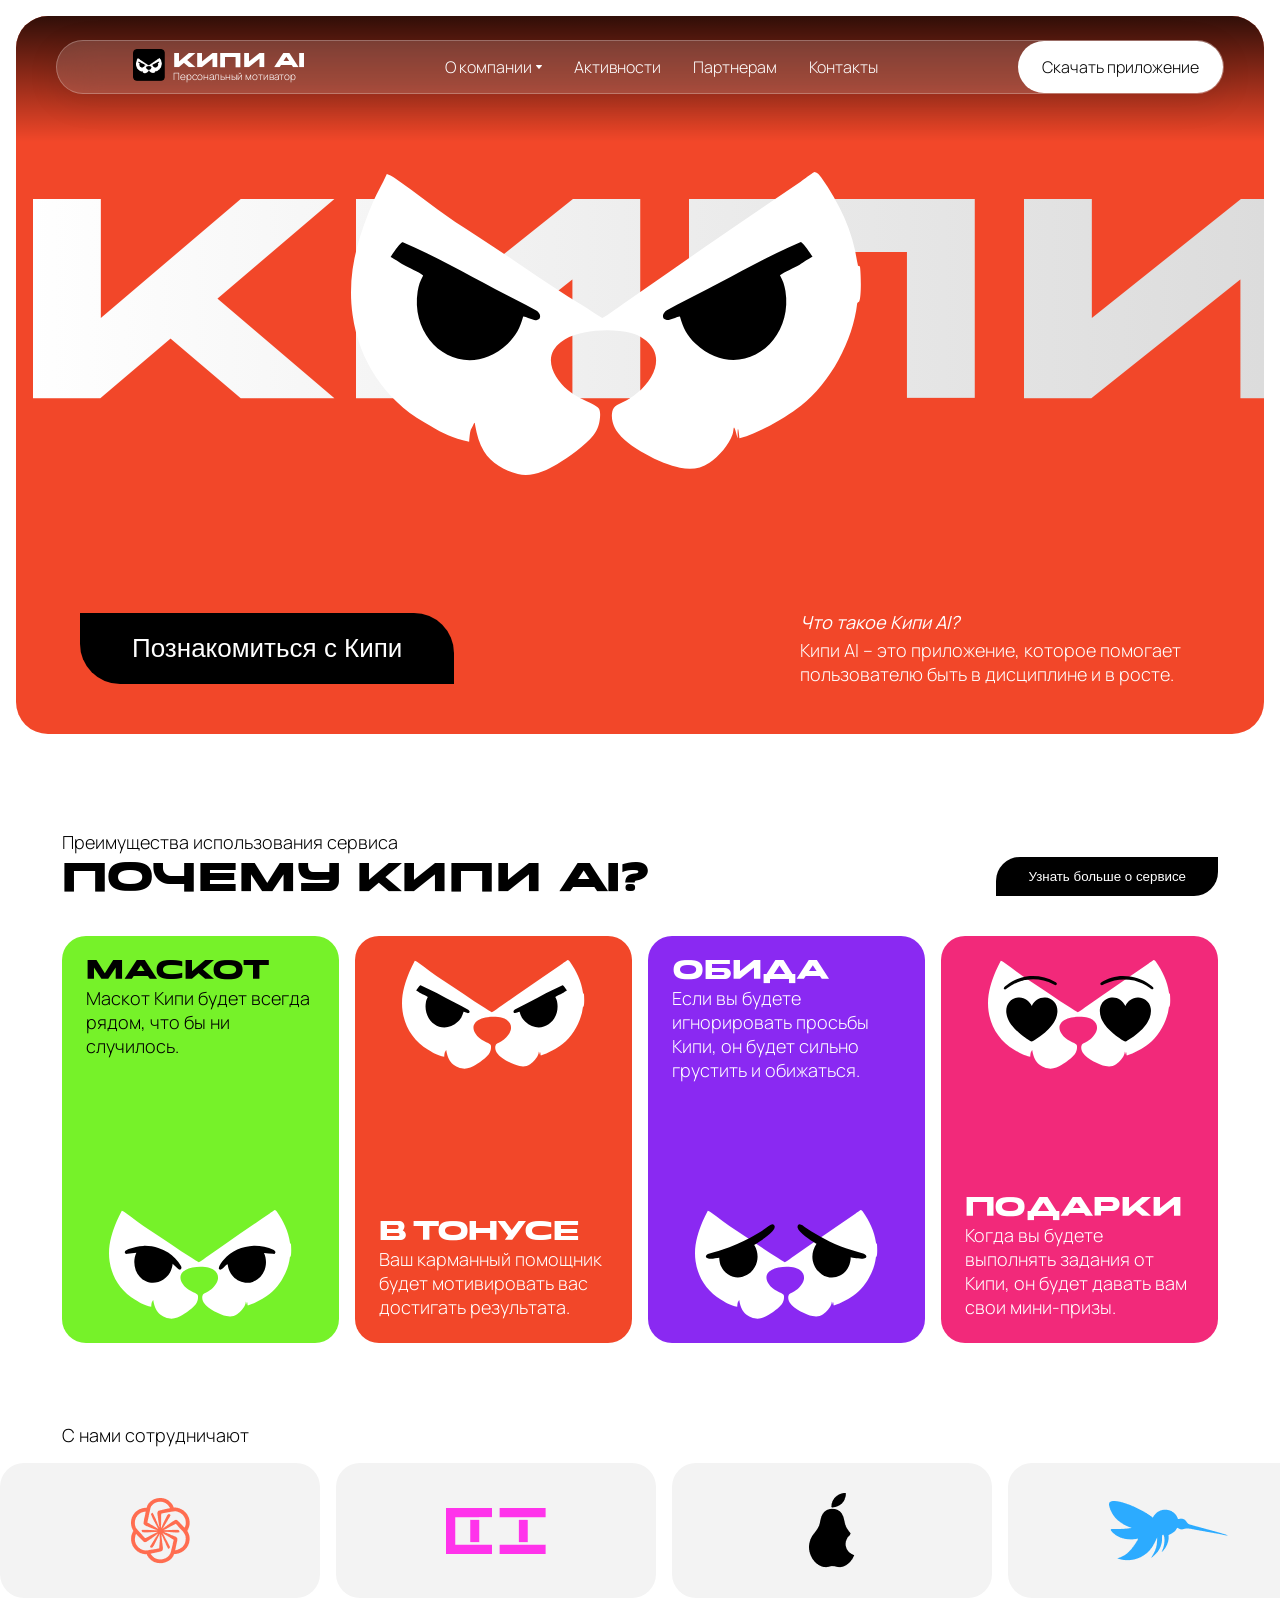
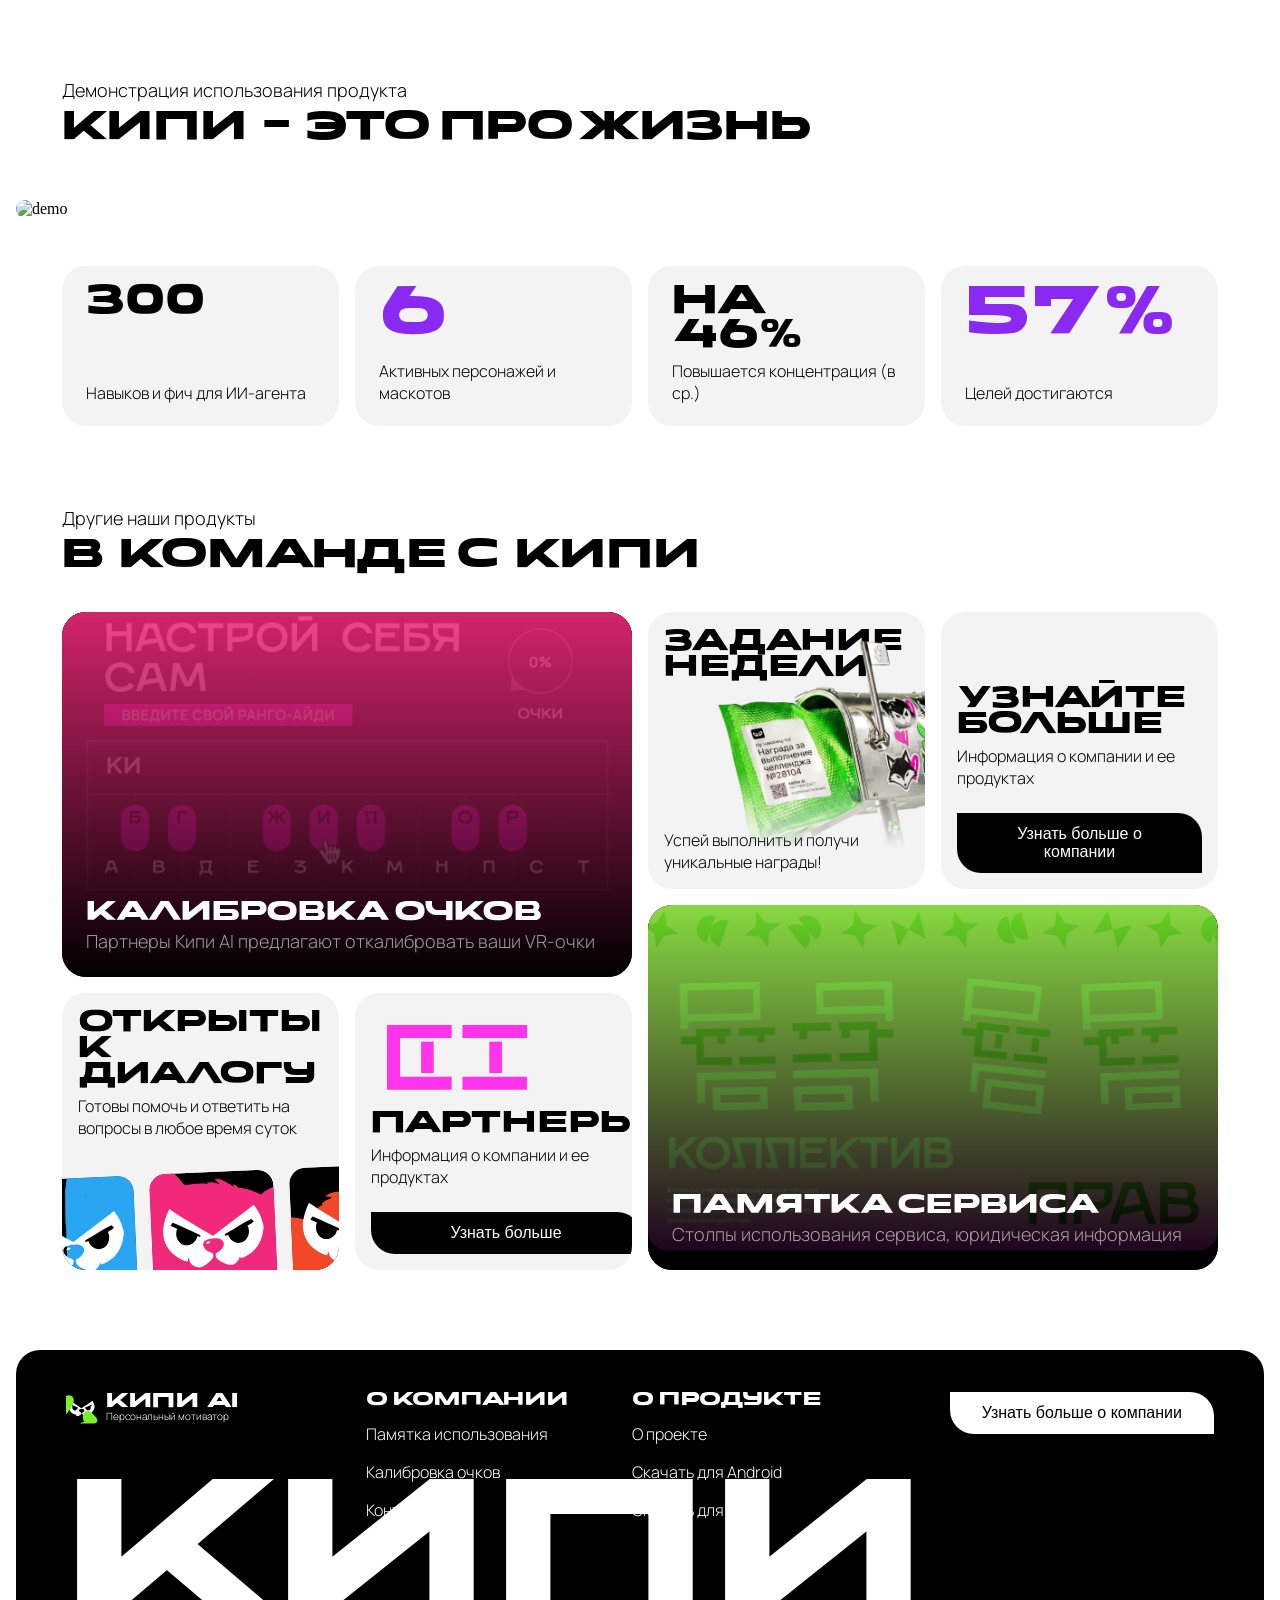
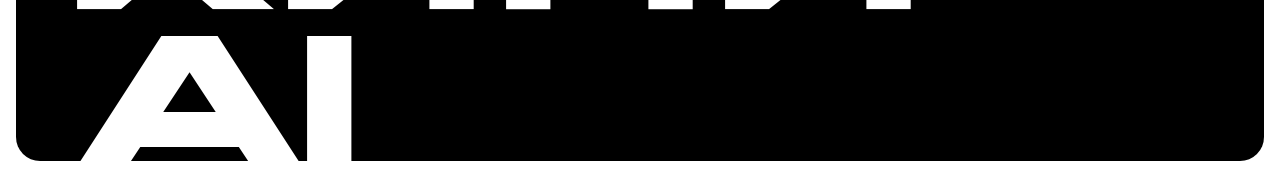
==== index.html @ 1c19dcff "feat: add index page" ====
<!DOCTYPE html>
<html lang="en">
<head>
    <meta charset="UTF-8"/>
    <title>КИПИ</title>
    <link href="styles/style.css" rel="stylesheet"/>
    <link href="styles/fonts.css" rel="stylesheet"/>
    <link href="styles/index.css" rel="stylesheet"/>
</head>
<body>
<div class="wrapper banner">
    <div class="nav-wrapper">
        <nav>
            <div class="nav-inner">
                <div class="logo">
                    <div>
                        <img alt="logo" class="logo-img" src="assets/images/logo.png"/>
                    </div>
                    <div class="logo-text">
                        <p class="logo-title">КИПИ AI</p>
                        <p class="logo-description">Персональный мотиватор</p>
                    </div>
                </div>
                <div class="nav-items">
                    <a class="nav-item" href="/about.html">
                        О компании
                        <img alt="dropdown" src="/assets/images/dropdown-arrow.svg">
                    </a>
                    <a class="nav-item" href="/activities.html">Активности</a>
                    <a class="nav-item" href="/partners.html">Партнерам</a>
                    <a class="nav-item" href="/contacts.html">Контакты</a>
                </div>
            </div>
            <button class="download-button">
                Скачать приложение
            </button>
        </nav>
    </div>

    <div class="kipi">
        <img alt="kipi-mask" class="kipi-mask" src="/assets/images/kipi-mask.svg">
        <img alt="kipi-eyes-calm" class="kipi-eyes kipi-eyes-calm" src="/assets/images/kipi-eyes-calm.svg">
        <img alt="kipi-eyes-angry" class="kipi-eyes kipi-eyes-angry kipi-eyes-active"
             src="/assets/images/kipi-eyes-angry.svg">
        <img alt="kipi-eyes-sad" class="kipi-eyes kipi-eyes-sad" src="/assets/images/kipi-eyes-sad.svg">
        <img alt="kipi-eyes-lovely" class="kipi-eyes kipi-eyes-lovely" src="/assets/images/kipi-eyes-lovely.svg">
    </div>
    <p class="banner-title">Кипи</p>
    <div class="banner-content banner-content-main">
        <button class="card-button meet-button">
            Познакомиться с Кипи
        </button>
        <div class="quote">
            <i class="quote-title">Что такое Кипи AI?</i>
            <p class="quote-content">
                Кипи AI – это приложение, которое помогает пользователю быть в дисциплине и в росте.
            </p>
        </div>
    </div>
</div>

<div class="card why-kipi">
    <div class="card-header">
        <div class="card-info">
            <p class="card-description">Преимущества использования сервиса</p>
            <p class="card-title">Почему Кипи AI?</p>
        </div>
        <button class="card-button">Узнать больше о сервисе</button>
    </div>
    <div class="benefit-cards">
        <div class="benefit-card calm">
            <div class="benefit-info">
                <p class="benefit-title">МАСКОТ</p>
                <p class="benefit-description">
                    Маскот Кипи будет всегда рядом, что бы ни случилось.
                </p>
            </div>
            <div class="benefit-kipi kipi">
                <img alt="kipi-mask" class="kipi-mask" src="/assets/images/kipi-mask.svg">
                <img alt="kipi-eyes-calm" class="kipi-eyes kipi-eyes-calm" src="/assets/images/kipi-eyes-calm.svg">
            </div>
        </div>

        <div class="benefit-card angry">
            <div class="benefit-info">
                <p class="benefit-title">В ТОНУСЕ</p>
                <p class="benefit-description">
                    Ваш карманный помощник будет мотивировать вас достигать результата.
                </p>
            </div>
            <div class="benefit-kipi kipi">
                <img alt="kipi-mask" class="kipi-mask" src="/assets/images/kipi-mask.svg">
                <img alt="kipi-eyes-angry" class="kipi-eyes kipi-eyes-angry kipi-eyes-active"
                     src="/assets/images/kipi-eyes-angry.svg">
            </div>
        </div>
        <div class="benefit-card sad">
            <div class="benefit-info">
                <p class="benefit-title">ОБИДА</p>
                <p class="benefit-description">
                    Если вы будете игнорировать просьбы Кипи, он будет сильно грустить и обижаться.
                </p>
            </div>
            <div class="benefit-kipi kipi">
                <img alt="kipi-mask" class="kipi-mask" src="/assets/images/kipi-mask.svg">
                <img alt="kipi-eyes-sad" class="kipi-eyes kipi-eyes-sad"
                     src="/assets/images/kipi-eyes-sad.svg">
            </div>
        </div>
        <div class="benefit-card lovely">
            <div class="benefit-info">
                <p class="benefit-title">ПОДАРКИ</p>
                <p class="benefit-description">
                    Когда вы будете выполнять задания от Кипи, он будет давать вам свои мини-призы.
                </p>
            </div>
            <div class="benefit-kipi kipi">
                <img alt="kipi-mask" class="kipi-mask" src="/assets/images/kipi-mask.svg">
                <img alt="kipi-eyes-lovely" class="kipi-eyes kipi-eyes-lovely"
                     src="/assets/images/kipi-eyes-lovely.svg">
            </div>
        </div>
    </div>
</div>

<div class="companies-card card">
    <div class="card-header">
        <div class="card-info">
            <p class="card-description">С нами сотрудничают</p>
        </div>
    </div>
    <div class="company-cards">
        <div class="company-cards-track">
            <div class="company-card">
                <img alt="gpt" src="assets/images/companies/gpt.png">
            </div>
            <div class="company-card">
                <img alt="art" src="assets/images/companies/art-practice.png">
            </div>
            <div class="company-card">
                <img alt="apple" src="/assets/images/companies/apple.png">
            </div>
            <div class="company-card">
                <img alt="twitter" src="assets/images/companies/twitter.png">
            </div>

            <div class="company-card">
                <img alt="gpt" src="assets/images/companies/gpt.png">
            </div>
            <div class="company-card">
                <img alt="art" src="assets/images/companies/art-practice.png">
            </div>
            <div class="company-card">
                <img alt="apple" src="/assets/images/companies/apple.png">
            </div>
            <div class="company-card">
                <img alt="twitter" src="assets/images/companies/twitter.png">
            </div>
        </div>
    </div>
</div>

<div class="demo-card card">
    <div class="card-header">
        <div class="card-info">
            <p class="card-description">Демонстрация использования продукта</p>
            <p class="card-title">Кипи — это про жизнь</p>
        </div>
    </div>
    <div class="demo-card-content">
        <div class="demo-image-banner">
            <img src="/assets/images/demo.png" alt="demo" class="demo-banner-image"/>
            <div class="demo-info">
                <div class="marquee-track">
                    <span>О ПРИЛОЖЕНИИ / </span>
                    <span>О ПРИЛОЖЕНИИ / </span>
                    <span>О ПРИЛОЖЕНИИ / </span>
                    <span>О ПРИЛОЖЕНИИ / </span>
                    <span>О ПРИЛОЖЕНИИ / </span>
                    <span>О ПРИЛОЖЕНИИ / </span>
                </div>
            </div>
        </div>
        <div class="demo-info-cards">
            <div class="demo-info-card">
                <p class="demo-info-card-value to-increment">520</p>
                <p class="demo-info-card-title">Навыков и фич для ИИ-агента</p>
            </div>
            <div class="demo-info-card">
                <p class="demo-info-card-value to-increment">12</p>
                <p class="demo-info-card-title">Активных персонажей и маскотов</p>
            </div>
            <div class="demo-info-card">
                <p class="demo-info-card-value to-increment">на 80%</p>
                <p class="demo-info-card-title">Повышается концентрация (в ср.)</p>
            </div>
            <div class="demo-info-card">
                <p class="demo-info-card-value to-increment">100%</p>
                <p class="demo-info-card-title">Целей достигаются</p>
            </div>
        </div>
    </div>
</div>

<div class="team-card card">
    <div class="card-header">
        <div class="card-info">
            <p class="card-description">Другие наши продукты</p>
            <p class="card-title">в команде с кипи</p>
        </div>
    </div>
    <div class="team-card-cards">
        <div class="team-card-column">
            <div class="team-card-big-card">
                <div class="team-card-big-card-purple"></div>
                <img alt="logo" class="team-card-big-card-img" src="assets/images/team/calibrate.png"/>
                <p class="team-card-big-card-title">
                    Калибровка очков
                </p>
                <p class="team-card-big-card-description">
                    Партнеры Кипи AI предлагают откалибровать ваши VR-очки
                </p>
            </div>
            <div class="team-card-small-cards">
                <div class="team-card-small-card">
                    <div class="team-card-small-card-content">
                        <p class="team-card-small-card-title">
                            Открыты к диалогу
                        </p>
                        <p class="team-card-small-card-description">
                            Готовы помочь и ответить на вопросы в любое время суток
                        </p>
                    </div>
                    <img alt="support-card" src="assets/images/team/support-card.svg" class="team-card-small-card-support-image"/>
                </div>
                <div class="team-card-small-card">
                    <div class="team-card-small-card-content">
                        <div class="team-card-small-card-partners-image-wrapper">
                            <img alt="support-card" src="assets/images/team/partners-info.svg" class="team-card-small-card-partners-image"/>
                        </div>
                        <p class="team-card-small-card-title">
                            ПАРТНЕРЫ
                        </p>
                        <p class="team-card-small-card-description">
                            Информация о компании и ее продуктах
                        </p>
                        <button class="card-button team-card-small-card-button reversed-button">
                            Узнать больше
                        </button>
                    </div>
                </div>
            </div>
        </div>
        <div class="team-card-column">
            <div class="team-card-big-card">
                <div class="team-card-big-card-green"></div>
                <img alt="logo" class="team-card-big-card-img" src="assets/images/team/info.png"/>
                <p class="team-card-big-card-title">
                    ПАМЯТКА СЕРВИСА
                </p>
                <p class="team-card-big-card-description">
                    Столпы использования сервиса, юридическая информация
                </p>
            </div>
            <div class="team-card-small-cards">
                <div class="team-card-small-card team-card-small-card-weekly">
                    <img alt="support-card" src="assets/images/team/weekly-task.png" class="team-card-small-card-weekly-image"/>
                    <div class="team-card-small-card-content">
                        <p class="team-card-small-card-title">
                            Задание недели
                        </p>
                        <p class="team-card-small-card-description">
                            Успей выполнить и получи уникальные награды!
                        </p>
                    </div>
                </div>
                <div class="team-card-small-card team-card-small-card-more">
                    <div class="team-card-small-card-content">
                        <p class="team-card-small-card-title">
                            Узнайте больше
                        </p>
                        <p class="team-card-small-card-description">
                            Информация о компании и ее продуктах
                        </p>
                        <button class="card-button team-card-small-card-button reversed-button">
                            Узнать больше о компании
                        </button>
                    </div>
                </div>
            </div>
        </div>
    </div>
</div>

<footer>
    <div class="footer-columns">
        <div class="logo">
            <img src="/assets/images/footer-logo.svg" alt="footer-logo" class="logo-img">
            <div class="logo-text">
                <p class="logo-title">КИПИ AI</p>
                <p class="logo-description">Персональный мотиватор</p>
            </div>
        </div>
        <div class="footer-content-columns">
            <div class="footer-content-column">
                <p class="footer-content-column-header">О компании</p>
                <div class="footer-content-column-menu">
                    <p class="footer-content-column-menu-tile">Памятка использования</p>
                    <p class="footer-content-column-menu-tile">Калибровка очков</p>
                    <p class="footer-content-column-menu-tile">Контакты</p>
                </div>
            </div>
            <div class="footer-content-column">
                <p class="footer-content-column-header">О продукте</p>
                <div class="footer-content-column-menu">
                    <p class="footer-content-column-menu-tile">О проекте</p>
                    <p class="footer-content-column-menu-tile">Скачать для Android</p>
                    <p class="footer-content-column-menu-tile">Скачать для iOS</p>
                </div>
            </div>
        </div>
        <button class="footer-button card-button inverted-button reversed-button">
            Узнать больше о компании
        </button>
    </div>
    <p class="footer-bottom-title">
        КИПИ AI
    </p>
</footer>


<script src="/js/index.js"></script>
</body>
</html>
---- styles/style.css ----
* {
    margin: 0;
    padding: 0;
    box-sizing: border-box;
    text-decoration: none;
    border: none;
}

a, button {
    cursor: pointer;
}

:root {
    --big-side-margin: 62px;
    --small-side-margin: 16px;

    --small-radius: 24px;
    --big-radius: 32px;

    --card-padding: 24px;
    --card-small-padding: 16px;

    --calm: rgba(118, 242, 41, 1);
    --angry: rgba(242, 71, 41, 1);
    --sad: rgba(138, 41, 242, 1);
    --lovely: rgba(242, 41, 122, 1);
}

body {
    display: flex;
    flex-direction: column;
    gap: 80px;
    align-items: stretch;
}

.wrapper {
    margin: 16px;
}

.banner {
    border-radius: var(--big-radius);
    background: var(--angry);
    overflow: hidden;
    color: #fff;

    display: flex;
    flex-direction: column;
}

.nav-wrapper {
    padding: var(--card-padding) 40px 48px;
    background: linear-gradient(to bottom, rgba(0, 0, 0, 0.8), rgba(0, 0, 0, 0));
}

nav {
    display: flex;
    flex-direction: row;
    align-items: center;
    justify-content: start;

    /* Semi-transparent background tint */
    background: rgba(255, 255, 255, 0.15);

    /* The frosted glass blur effect */
    backdrop-filter: blur(20px);
    -webkit-backdrop-filter: blur(20px); /* Safari support */

    /* Subtle light-reflective border */
    border: 1px solid rgba(255, 255, 255, 0.25);

    /* Smooth edges and a soft shadow for depth */
    border-radius: 50vh;
    box-shadow: 0 8px 32px rgba(0, 0, 0, 0.1);
}

.nav-inner {
    display: flex;
    flex-direction: row;
    align-items: center;
    justify-content: start;
    padding: 8px 0 8px 76px;
    flex: 1;
}

.nav-items {
    display: flex;
    flex-direction: row;
    align-items: center;
    justify-content: center;
    gap: 32px;

    font-family: "Manrope", sans-serif;
    margin: 0 auto;
}

.nav-item {
    display: flex;
    flex-direction: row;
    align-items: center;
    justify-content: center;
    gap: 4px;

    font-size: 16px;
    line-height: 150%;
    letter-spacing: 3%;
    vertical-align: middle;
    color: #fff;
}

.download-button {
    align-self: stretch;
    background: #ffffff;
    padding: 12px 24px;
    font-family: "Manrope", sans-serif;
    font-weight: 400;
    font-size: 16px;
    line-height: 150%;
    letter-spacing: 3%;
    vertical-align: middle;
    border-radius: 50vh;
}

.logo {
    display: flex;
    flex-direction: row;
    align-items: center;
    justify-content: center;
    gap: 8px;

    height: min-content;
}

.logo-img {
    height: 32px;
}

.logo-title {
    font-size: 12px;
    font-family: "Onder", sans-serif;
}

.logo-description {
    font-size: 10px;
    font-family: "Manrope", sans-serif;
}

.banner-content {
    display: flex;
    width: 100%;
}

/* KIPI */
.kipi {
    display: flex;
    position: relative;
    width: 40%;
}

.kipi .kipi-mask {
    width: 100%;
    height: auto;
}

.kipi .kipi-eyes {
    width: 100%;
    position: absolute;
}

.card {
    display: flex;
    flex-direction: column;
    align-items: stretch;
    justify-content: flex-start;
    gap: 40px;
}

.card-header {
    display: flex;
    flex-direction: row;
    align-items: flex-end;
    justify-content: space-between;
    gap: 16px;
    margin: 0 var(--big-side-margin);
}

.card-info {
    display: flex;
    flex-direction: column;
    align-items: flex-start;
    justify-content: flex-start;
    gap: 8px;
}

.card-description {
    font-family: "Manrope", sans-serif;
    font-weight: 400;
    font-size: 18px;
}

.card-title {
    font-family: "Onder", sans-serif;
    font-size: 24px;
}

.card-button {
    padding: 12px 32px;
    gap: 8px;

    color: #fff;
    background: #000;

    border-radius: 24px 0;

    &.inverted-button {
        color: #000;
        background: #fff;
    }

    &.reversed-button {
        border-radius: 0 24px;
    }
}

footer {
    position: relative;
    border-radius: var(--small-radius);
    margin: 0 var(--small-side-margin);
    background: #000;
    color: #fff;
    padding: 42px 50px 240px;
    overflow: hidden;
    margin-bottom: var(--small-side-margin);
}

.footer-columns {
    display: flex;
    flex-direction: row;
    align-items: flex-start;
    justify-content: space-between;
    gap: 128px;
}

.footer-content-columns {
    display: flex;
    flex-direction: row;
    align-items: flex-start;
    justify-content: space-between;
    gap: 64px;
}

.footer-content-column {
    display: flex;
    flex-direction: column;
    align-items: flex-start;
    justify-content: flex-start;
    gap: 16px;
}

.footer-content-column-header {
    font-family: "Onder", sans-serif;
    font-size: 11px;
}

.footer-content-column-menu-tile {
    font-family: "Manrope", sans-serif;
    font-weight: 400;
    font-size: 16px;
}

.footer-content-column-menu {
    display: flex;
    flex-direction: column;
    align-items: flex-start;
    justify-content: flex-start;
    gap: 16px;
}

.footer-button {
    font-size: 16px;
}

.footer-bottom-title {
    font-family: "Onder", sans-serif;
    font-weight: 500;
    font-size: 111px;
    position: absolute;
    bottom: -27px;
}
---- styles/fonts.css ----
@font-face {
    font-family: 'Onder';
    src: url('/assets/fonts/Onder/onder-regular.ttf');
    font-weight: 500;
}

@font-face {
    font-family: 'Manrope';
    src: url('/assets/fonts/Manrope/static/Manrope-Regular.ttf');
    font-weight: 500;
}

@font-face {
    font-family: 'Manrope';
    src: url('/assets/fonts/Manrope/static/Manrope-Light.ttf');
    font-weight: 400;
}
---- styles/index.css ----
.banner-title {
    font-family: "Onder", sans-serif;
    font-weight: 500;
    font-size: 170px;
    line-height: 200%;
    letter-spacing: 3%;
    text-align: center;
    vertical-align: middle;

    background-image: linear-gradient(to right, rgba(255, 255, 255, 1), rgba(220, 220, 220, 1));
    -webkit-background-clip: text;
    background-clip: text;

    -webkit-text-fill-color: transparent;
    color: transparent;

    display: inline-block;
}

.banner {
    transition: all 1s ease;
}

.banner-content-main {
    padding: 128px 64px 48px;
    flex-direction: row;
    align-items: center;
    justify-content: space-between;
}

.meet-button {
    padding: 20px 52px;
    border-radius: 0 40px;
    font-size: 26px;
}

.quote {
    display: flex;
    flex-direction: column;
    align-items: start;
    justify-content: start;
    gap: 4px;
}

.quote-title {
    font-family: "Manrope", sans-serif;
    font-weight: 500;
    font-size: 18px;
}

.quote-content {
    font-family: "Manrope", sans-serif;
    font-weight: 400;
    font-size: 18px;

    max-width: 400px; /* TODO: change */
}

.banner .kipi {
    position: absolute;
    will-change: transform;
}

.banner .kipi .kipi-eyes {
    transition: all 1s ease;
    opacity: 0;
}

.banner .kipi .kipi-eyes.kipi-eyes-active {
    opacity: 1;
}

.benefit-cards {
    display: grid;
    grid-template-columns: repeat(4, 1fr);
    gap: 16px;
    margin: 0 var(--big-side-margin);
}

.benefit-card {
    display: flex;
    flex-direction: column;
    align-items: flex-start;
    justify-content: space-between;
    gap: 128px;

    border-radius: var(--small-radius);
    padding: 24px;

    &:nth-child(even) {
        flex-direction: column-reverse;
    }

    &.calm {
        background: var(--calm);
        color: #000;
    }

    &.angry {
        background: var(--angry);
        color: #fff;
    }

    &.sad {
        background: var(--sad);
        color: #fff;
    }

    &.lovely {
        background: var(--lovely);
        color: #fff;
    }
}

.benefit-info {
    display: flex;
    flex-direction: column;
    align-items: flex-start;
    justify-content: flex-start;
    gap: 4px;
}

.benefit-title {
    font-family: "Onder", sans-serif;
    font-size: 16px;
}

.benefit-description {
    font-family: "Manrope", sans-serif;
    font-weight: 400;
    font-size: 18px;
}

.benefit-kipi {
    width: 80% !important;
    height: auto;
    margin: 0 auto;
}

.companies-card {
    gap: 16px;
}

.company-cards {
    width: 100%;
    overflow: hidden;
}

.company-cards-track {
    display: flex;
    flex-direction: row;
    align-items: center;
    justify-content: flex-start;
    width: max-content;
    gap: 16px;
    animation: slide 12s linear infinite;

    will-change: transform;
    backface-visibility: hidden;
    -webkit-backface-visibility: hidden;
}

.company-cards-track:hover {
    animation-play-state: paused;
}

@keyframes slide {
    0% {
        transform: translateX(0);
    }
    100% {
        transform: translateX(calc(-50% - 8px));
    }
}

.company-card {
    cursor: pointer;
    display: flex;
    align-items: center;
    justify-content: center;
    border-radius: var(--small-radius);
    background: rgba(243, 243, 243, 1);

    width: 25vw !important;
    height: 15vh;
}

.demo-image-banner {
    border-radius: var(--big-radius);
    margin: var(--small-side-margin);
    position: relative;
    height: 100%;
    overflow: hidden;
}

.demo-image-banner .demo-banner-image {
    width: 100%;
    height: auto;
}

.demo-image-banner .demo-info {
    position: absolute;
    bottom: 32px;
    left: 0;
    right: 0;
    overflow: hidden;
}

.demo-info .marquee-track {
    display: inline-block;
    white-space: nowrap;
    font-family: "Onder", sans-serif;
    font-weight: 500;
    font-size: 24px;
    color: #fff;

    animation: demo-text-marquee 10s linear infinite;
}

@keyframes demo-text-marquee {
    0% {
        transform: translate3d(0, 0, 0);
    }
    100% {
        transform: translate3d(-50%, 0, 0);
    }
}

.demo-card-content {
    display: flex;
    flex-direction: column;
    align-items: stretch;
    justify-content: flex-start;
    gap: 32px;
}

.demo-info-cards {
    display: grid;
    grid-template-columns: repeat(4, 1fr);
    gap: 16px;

    margin: 0 var(--big-side-margin);
}

.demo-info-card {
    display: flex;
    flex-direction: column;
    align-items: flex-start;
    justify-content: space-between;
    gap: 8px;

    background: rgba(243, 243, 243, 1);

    border-radius: var(--small-radius);
    padding: 18px 20px 22px 24px;
}

.demo-info-card .demo-info-card-value {
    font-family: "Onder", sans-serif;
    font-size: 24px;
    color: rgba(0, 0, 0, 1);
}

.demo-info-card:nth-child(even) .demo-info-card-value {
    font-family: "Onder", sans-serif;
    font-size: 40px;
    color: rgba(138, 41, 242, 1);
}

.demo-info-card .demo-info-card-title {
    font-family: "Manrope", sans-serif;
    font-weight: 400;
    font-size: 16px;
}

.team-card-cards {
    margin: 0 var(--big-side-margin);
    display: grid;
    grid-template-columns: repeat(2, 1fr);
    gap: 16px;
}

.team-card-column {
    display: flex;
    flex-direction: column;
    &:nth-child(even) {
        flex-direction: column-reverse;
    }
    gap: 16px;
    align-items: flex-start;
    justify-content: flex-start;
}

.team-card-big-card {
    position: relative;
    width: 100%;
    aspect-ratio: 1.5625;
    padding: 24px;

    display: flex;
    flex-direction: column;
    align-items: flex-start;
    justify-content: flex-end;
    gap: 6px;

    background: rgba(0, 0, 0, 1);
    border-radius: var(--small-radius);
    overflow: hidden;
}

.team-card-big-card-purple {
    position: absolute;
    inset: 0;
    background: linear-gradient(180deg, rgba(242, 41, 122, 0.87) 0%, rgba(0, 0, 0, 0.87) 100%);
    z-index: 2;
}

.team-card-big-card-green {
    position: absolute;
    inset: 0;
    background: linear-gradient(180deg, rgba(118, 242, 41, 0.87) 0%, rgba(0, 0, 0, 0.87) 93.26%);
    z-index: 2;
}

.team-card-big-card-img {
    position: absolute;
    top: 0;
    left: 0;
    width: 100%;
    z-index: 1;
}

.team-card-big-card-purple .team-card-big-card-img {
    top: 21px;
}

.team-card-big-card-title {
    font-family: "Onder", sans-serif;
    font-size: 16px;
    color: #fff;
    z-index: 3;
}

.team-card-big-card-description {
    font-family: "Manrope", sans-serif;
    font-weight: 400;
    font-size: 18px;
    opacity: 0.6;
    color: #fff;
    z-index: 3;
}

.team-card-small-cards {
    display: grid;
    grid-template-columns: repeat(2, 1fr);
    gap: 16px;
    width: 100%;
}

.team-card-small-card {
    display: flex;
    flex-direction: column;
    justify-content: flex-start;
    align-items: flex-start;
    gap: 8px;
    border-radius: 24px;
    background: rgba(243, 243, 243, 1);
    overflow: hidden;
    aspect-ratio: 1;
}

.team-card-small-card-content {
    display: flex;
    flex-direction: column;
    justify-content: flex-start;
    align-items: flex-start;
    gap: 8px;
    padding: 16px;
    height: 100%;
}

.team-card-big-card-title {
    font-family: "Onder", sans-serif;
    font-size: 16px;
    color: #fff;
    z-index: 3;
}

.team-card-big-card-description {
    font-family: "Manrope", sans-serif;
    font-weight: 400;
    font-size: 18px;
    opacity: 0.6;
    color: #fff;
    z-index: 3;
}

.team-card-small-card .team-card-small-card-title {
    font-family: "Onder", sans-serif;
    font-size: 18px;
}

.team-card-small-card .team-card-small-card-description {
    font-family: "Manrope", sans-serif;
    font-weight: 400;
    font-size: 16px;
}

.team-card-small-card .team-card-small-card-button {
    width: 100%;
    font-size: 16px;

    margin-top: 16px;

    border-top-radius: 0 24px;
}

.team-card-small-card-support-image {
    margin-bottom: 16px;
}

.team-card-small-card-partners-image-wrapper {
    width: 100%;
    padding-top: 16px;
    padding-left: 16px;
    flex: 1;
}

.team-card-small-card-weekly {
    position: relative;
}

.team-card-small-card-weekly .team-card-small-card-content {
    justify-content: space-between;
}

.team-card-small-card-weekly .team-card-small-card-weekly-image {
    position: absolute;
    right: 0;
    bottom: 0;
    height: 92%;
    z-index: 2;
}

.team-card-small-card-more .team-card-small-card-content {
    justify-content: flex-end;
}
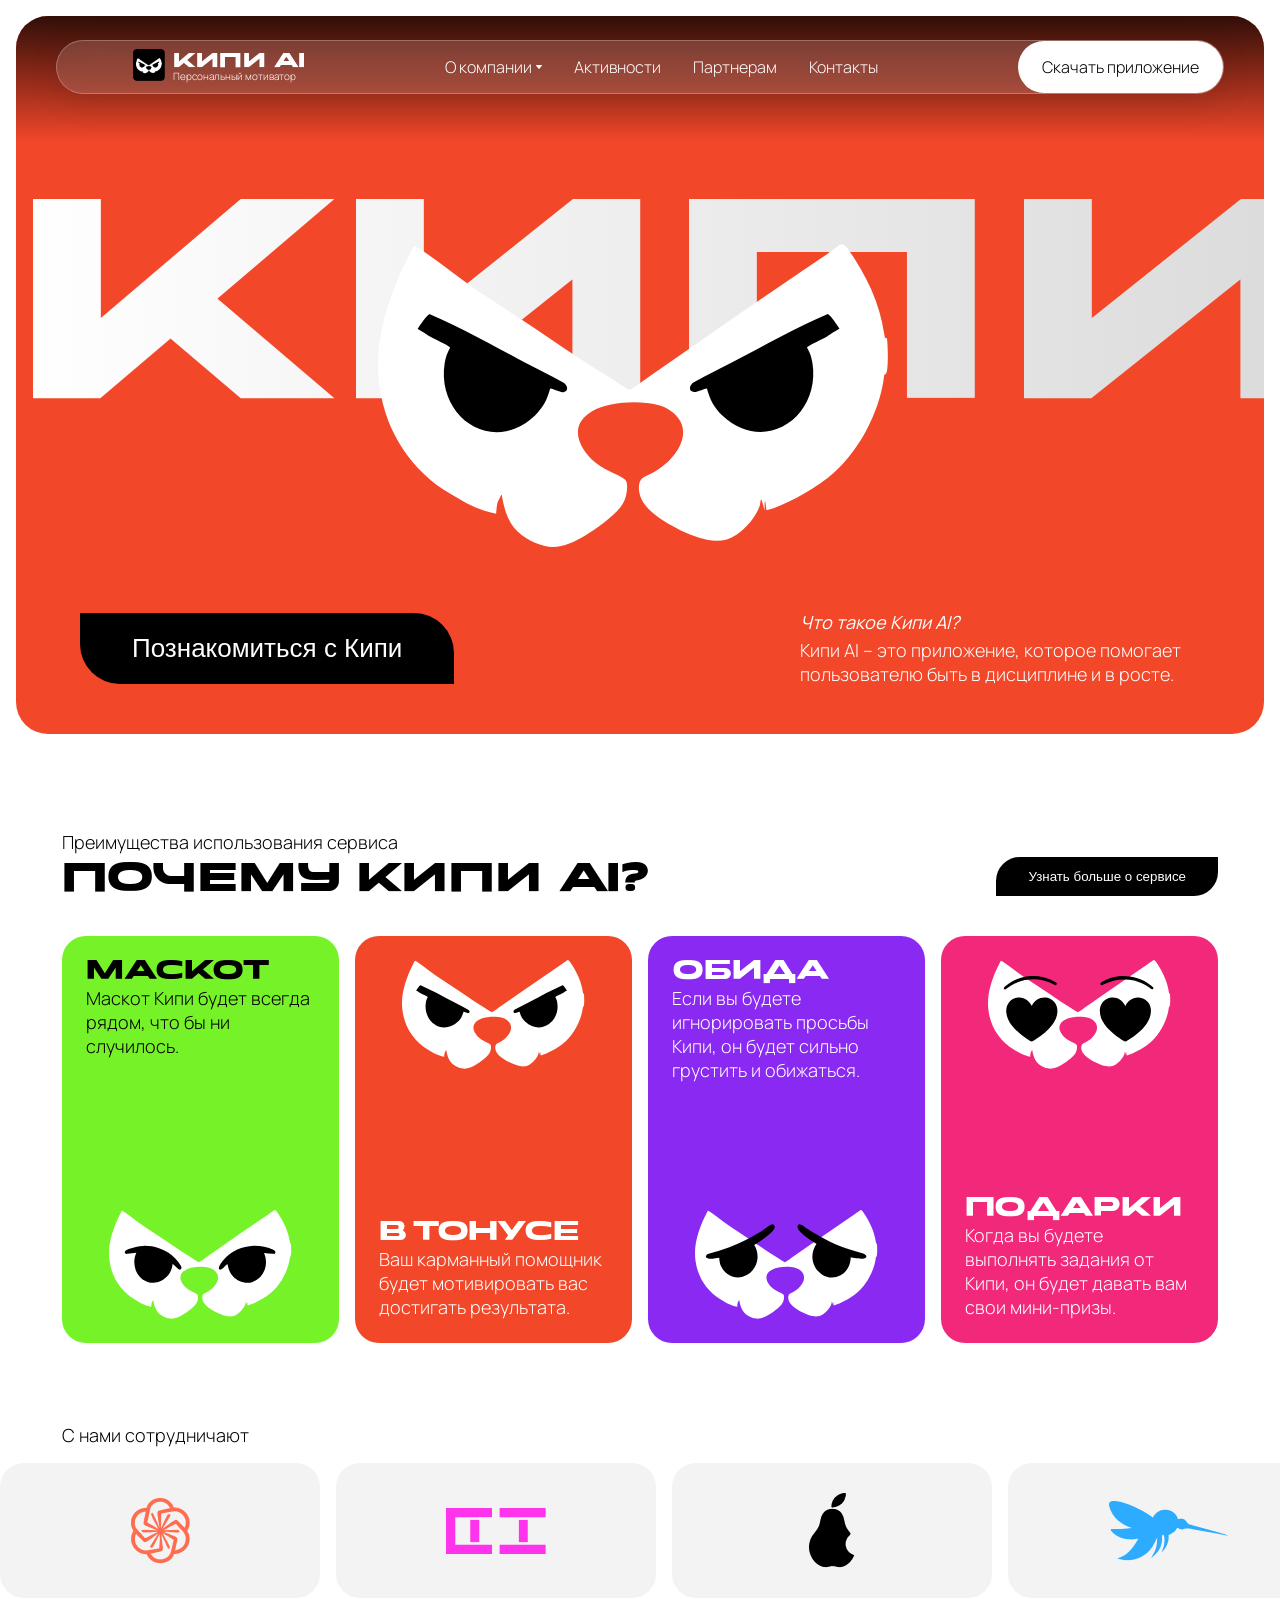
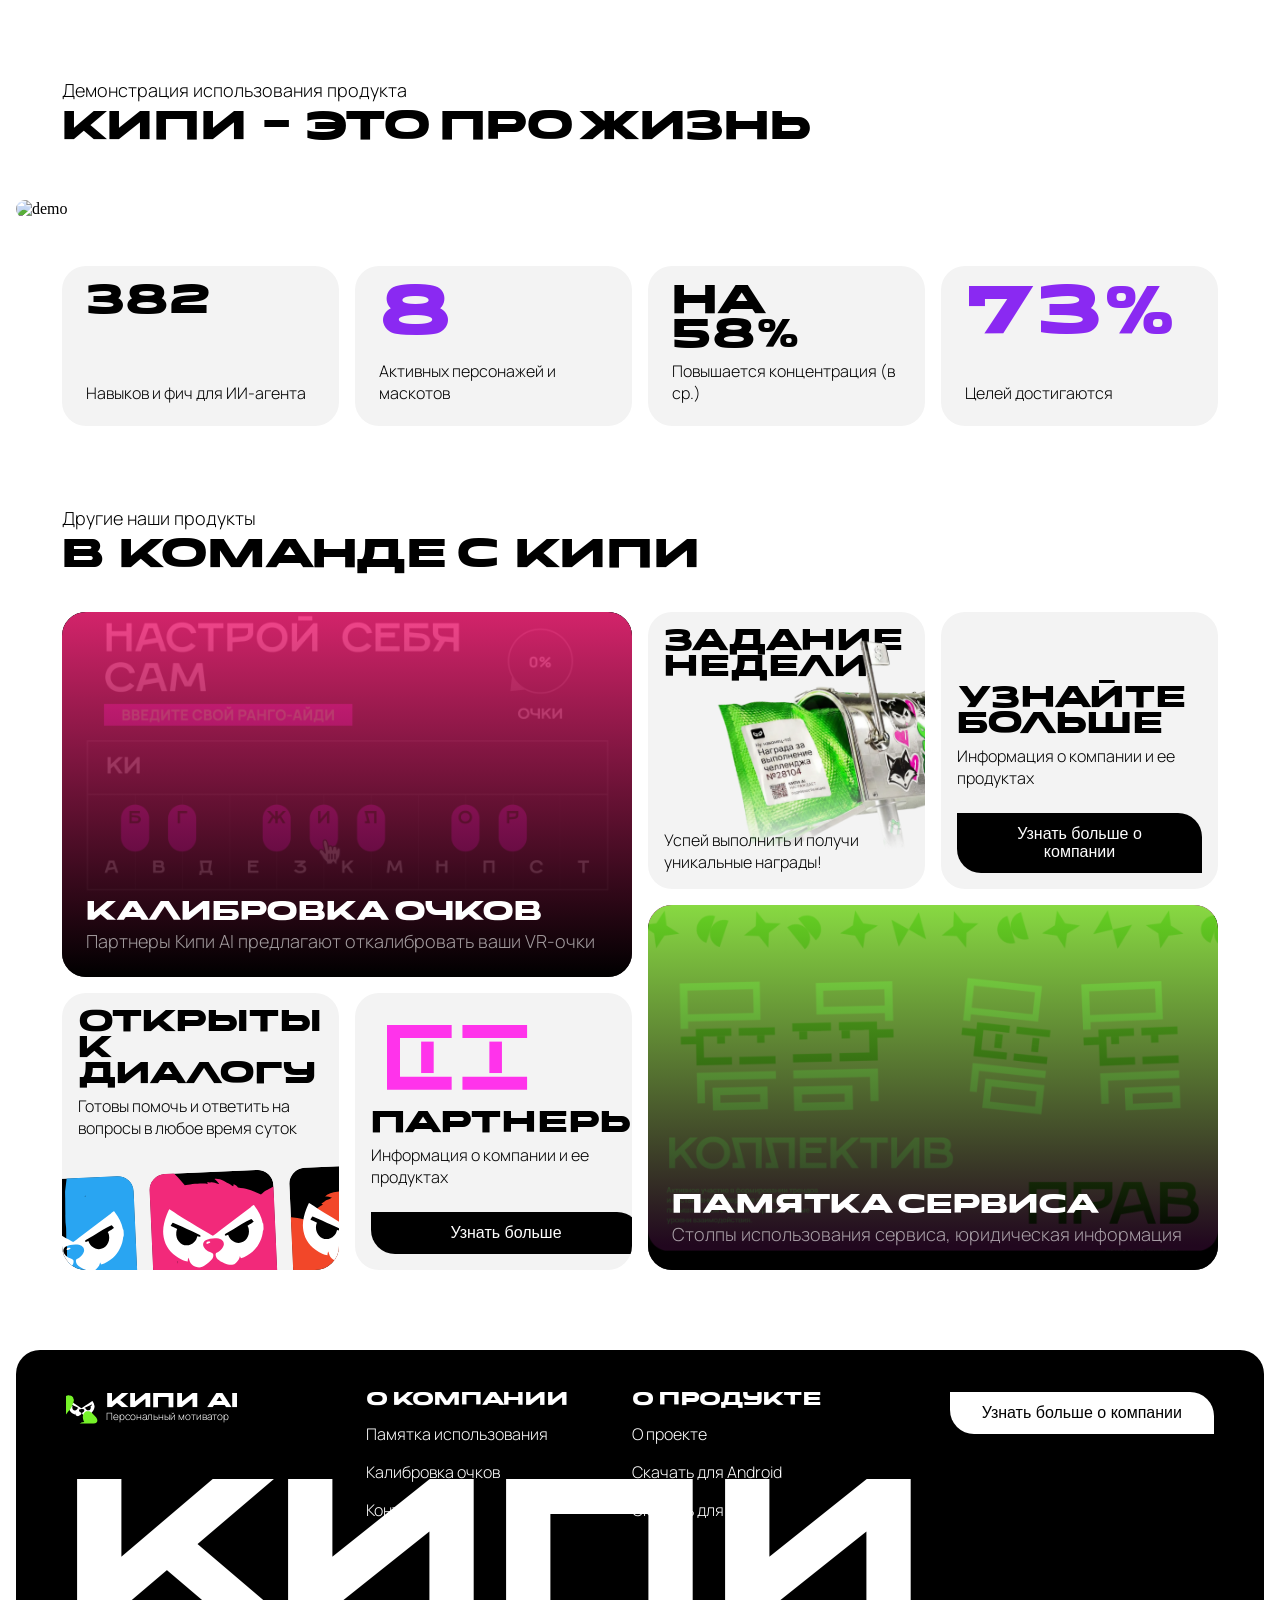
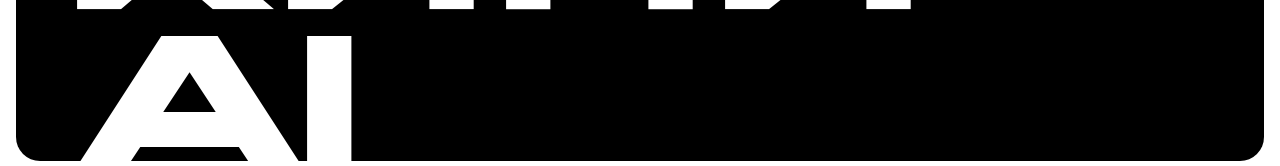
==== commit a83a954f: "fix: fix src paths" ====
--- a/index.html
+++ b/index.html
@@ -38,12 +38,12 @@
     </div>
 
     <div class="kipi">
-        <img alt="kipi-mask" class="kipi-mask" src="/assets/images/kipi-mask.svg">
-        <img alt="kipi-eyes-calm" class="kipi-eyes kipi-eyes-calm" src="/assets/images/kipi-eyes-calm.svg">
+        <img alt="kipi-mask" class="kipi-mask" src="assets/images/kipi-mask.svg">
+        <img alt="kipi-eyes-calm" class="kipi-eyes kipi-eyes-calm" src="assets/images/kipi-eyes-calm.svg">
         <img alt="kipi-eyes-angry" class="kipi-eyes kipi-eyes-angry kipi-eyes-active"
-             src="/assets/images/kipi-eyes-angry.svg">
-        <img alt="kipi-eyes-sad" class="kipi-eyes kipi-eyes-sad" src="/assets/images/kipi-eyes-sad.svg">
-        <img alt="kipi-eyes-lovely" class="kipi-eyes kipi-eyes-lovely" src="/assets/images/kipi-eyes-lovely.svg">
+             src="assets/images/kipi-eyes-angry.svg">
+        <img alt="kipi-eyes-sad" class="kipi-eyes kipi-eyes-sad" src="assets/images/kipi-eyes-sad.svg">
+        <img alt="kipi-eyes-lovely" class="kipi-eyes kipi-eyes-lovely" src="assets/images/kipi-eyes-lovely.svg">
     </div>
     <p class="banner-title">Кипи</p>
     <div class="banner-content banner-content-main">
@@ -76,8 +76,8 @@
                 </p>
             </div>
             <div class="benefit-kipi kipi">
-                <img alt="kipi-mask" class="kipi-mask" src="/assets/images/kipi-mask.svg">
-                <img alt="kipi-eyes-calm" class="kipi-eyes kipi-eyes-calm" src="/assets/images/kipi-eyes-calm.svg">
+                <img alt="kipi-mask" class="kipi-mask" src="assets/images/kipi-mask.svg">
+                <img alt="kipi-eyes-calm" class="kipi-eyes kipi-eyes-calm" src="assets/images/kipi-eyes-calm.svg">
             </div>
         </div>
 
@@ -89,9 +89,9 @@
                 </p>
             </div>
             <div class="benefit-kipi kipi">
-                <img alt="kipi-mask" class="kipi-mask" src="/assets/images/kipi-mask.svg">
+                <img alt="kipi-mask" class="kipi-mask" src="assets/images/kipi-mask.svg">
                 <img alt="kipi-eyes-angry" class="kipi-eyes kipi-eyes-angry kipi-eyes-active"
-                     src="/assets/images/kipi-eyes-angry.svg">
+                     src="assets/images/kipi-eyes-angry.svg">
             </div>
         </div>
         <div class="benefit-card sad">
@@ -102,9 +102,9 @@
                 </p>
             </div>
             <div class="benefit-kipi kipi">
-                <img alt="kipi-mask" class="kipi-mask" src="/assets/images/kipi-mask.svg">
+                <img alt="kipi-mask" class="kipi-mask" src="assets/images/kipi-mask.svg">
                 <img alt="kipi-eyes-sad" class="kipi-eyes kipi-eyes-sad"
-                     src="/assets/images/kipi-eyes-sad.svg">
+                     src="assets/images/kipi-eyes-sad.svg">
             </div>
         </div>
         <div class="benefit-card lovely">
@@ -115,9 +115,9 @@
                 </p>
             </div>
             <div class="benefit-kipi kipi">
-                <img alt="kipi-mask" class="kipi-mask" src="/assets/images/kipi-mask.svg">
+                <img alt="kipi-mask" class="kipi-mask" src="assets/images/kipi-mask.svg">
                 <img alt="kipi-eyes-lovely" class="kipi-eyes kipi-eyes-lovely"
-                     src="/assets/images/kipi-eyes-lovely.svg">
+                     src="assets/images/kipi-eyes-lovely.svg">
             </div>
         </div>
     </div>
@@ -138,7 +138,7 @@
                 <img alt="art" src="assets/images/companies/art-practice.png">
             </div>
             <div class="company-card">
-                <img alt="apple" src="/assets/images/companies/apple.png">
+                <img alt="apple" src="assets/images/companies/apple.png">
             </div>
             <div class="company-card">
                 <img alt="twitter" src="assets/images/companies/twitter.png">
@@ -151,7 +151,7 @@
                 <img alt="art" src="assets/images/companies/art-practice.png">
             </div>
             <div class="company-card">
-                <img alt="apple" src="/assets/images/companies/apple.png">
+                <img alt="apple" src="assets/images/companies/apple.png">
             </div>
             <div class="company-card">
                 <img alt="twitter" src="assets/images/companies/twitter.png">
@@ -169,7 +169,7 @@
     </div>
     <div class="demo-card-content">
         <div class="demo-image-banner">
-            <img src="/assets/images/demo.png" alt="demo" class="demo-banner-image"/>
+            <img src="assets/images/demo.png" alt="demo" class="demo-banner-image"/>
             <div class="demo-info">
                 <div class="marquee-track">
                     <span>О ПРИЛОЖЕНИИ / </span>
@@ -295,7 +295,7 @@
 <footer>
     <div class="footer-columns">
         <div class="logo">
-            <img src="/assets/images/footer-logo.svg" alt="footer-logo" class="logo-img">
+            <img src="assets/images/footer-logo.svg" alt="footer-logo" class="logo-img">
             <div class="logo-text">
                 <p class="logo-title">КИПИ AI</p>
                 <p class="logo-description">Персональный мотиватор</p>
@@ -329,6 +329,6 @@
 </footer>
 
 
-<script src="/js/index.js"></script>
+<script src="js/index.js"></script>
 </body>
 </html>
--- a/styles/style.css
+++ b/styles/style.css
@@ -265,6 +265,7 @@
     font-family: "Manrope", sans-serif;
     font-weight: 400;
     font-size: 16px;
+    cursor: pointer;
 }
 
 .footer-content-column-menu {
--- a/styles/fonts.css
+++ b/styles/fonts.css
@@ -1,17 +1,17 @@
 @font-face {
     font-family: 'Onder';
-    src: url('/assets/fonts/Onder/onder-regular.ttf');
+    src: url('../assets/fonts/Onder/onder-regular.ttf');
     font-weight: 500;
 }
 
 @font-face {
     font-family: 'Manrope';
-    src: url('/assets/fonts/Manrope/static/Manrope-Regular.ttf');
+    src: url('../assets/fonts/Manrope/static/Manrope-Regular.ttf');
     font-weight: 500;
 }
 
 @font-face {
     font-family: 'Manrope';
-    src: url('/assets/fonts/Manrope/static/Manrope-Light.ttf');
+    src: url('../assets/fonts/Manrope/static/Manrope-Light.ttf');
     font-weight: 400;
 }
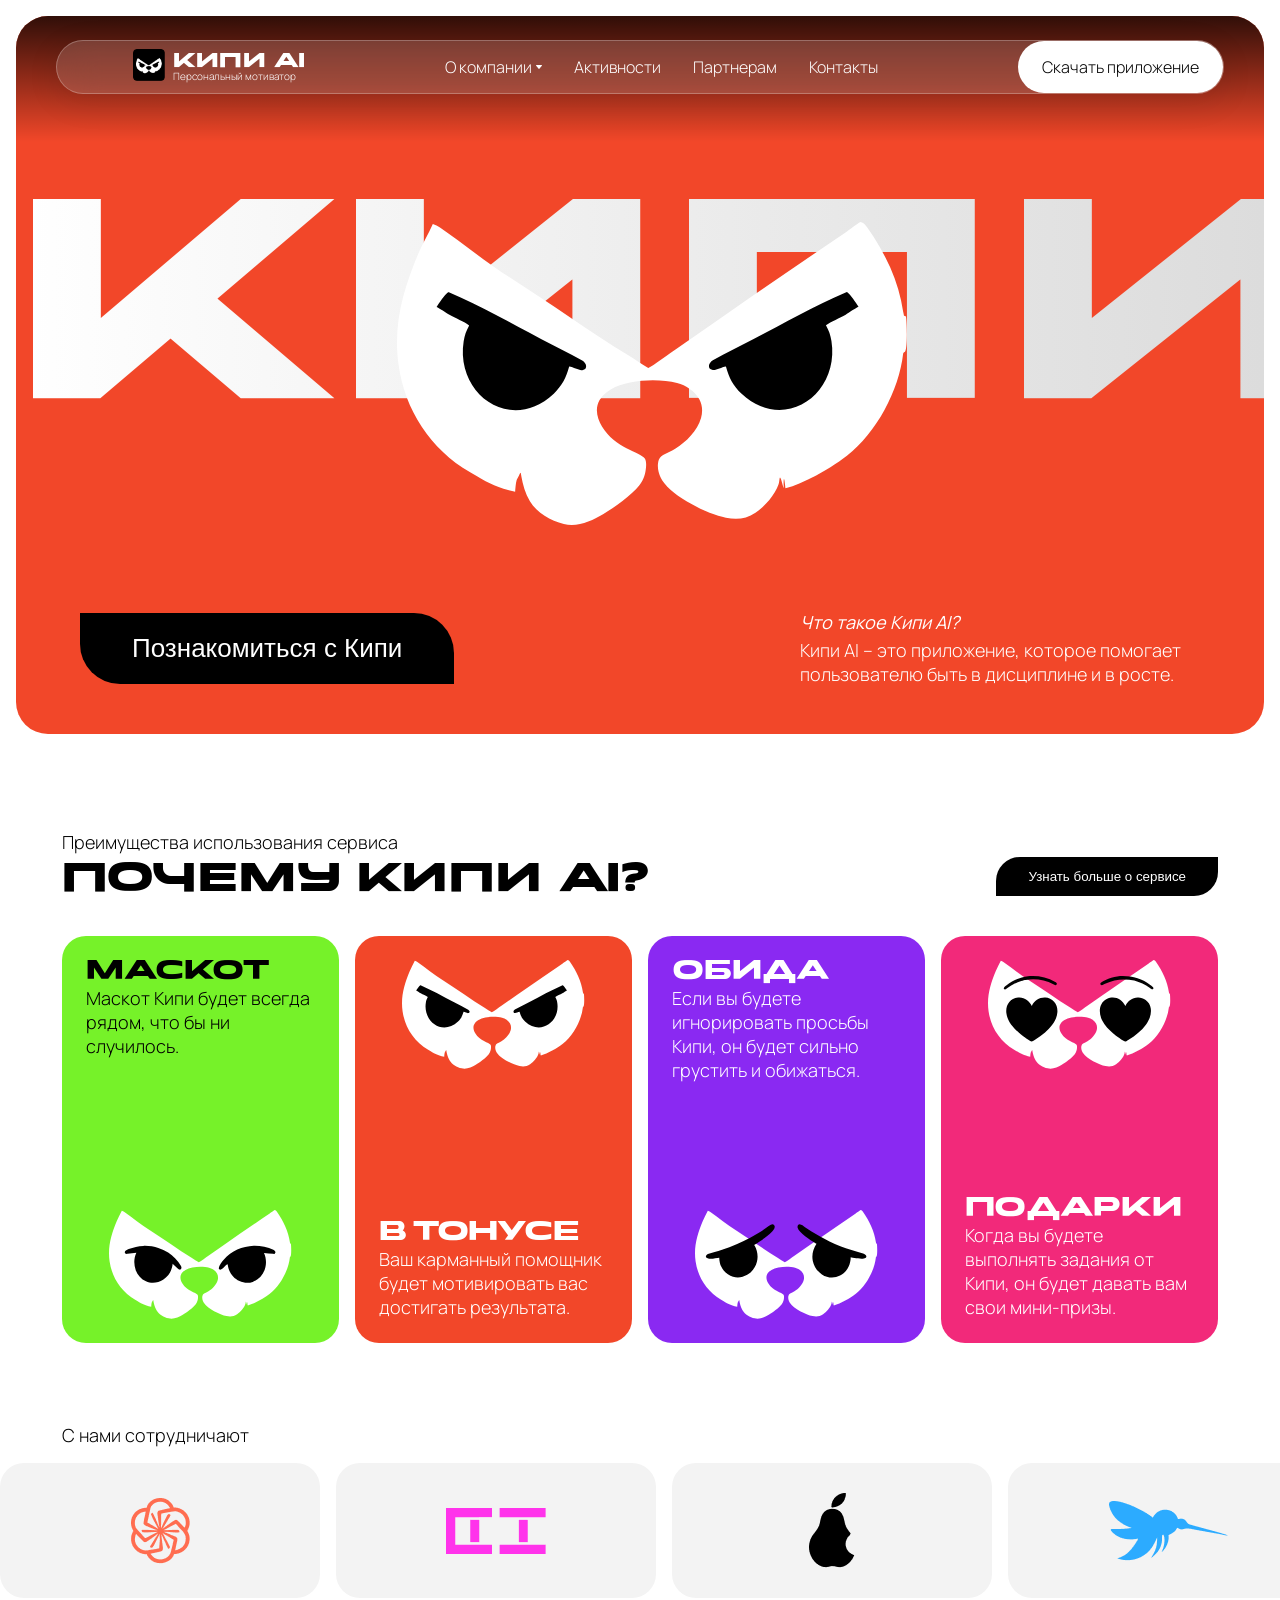
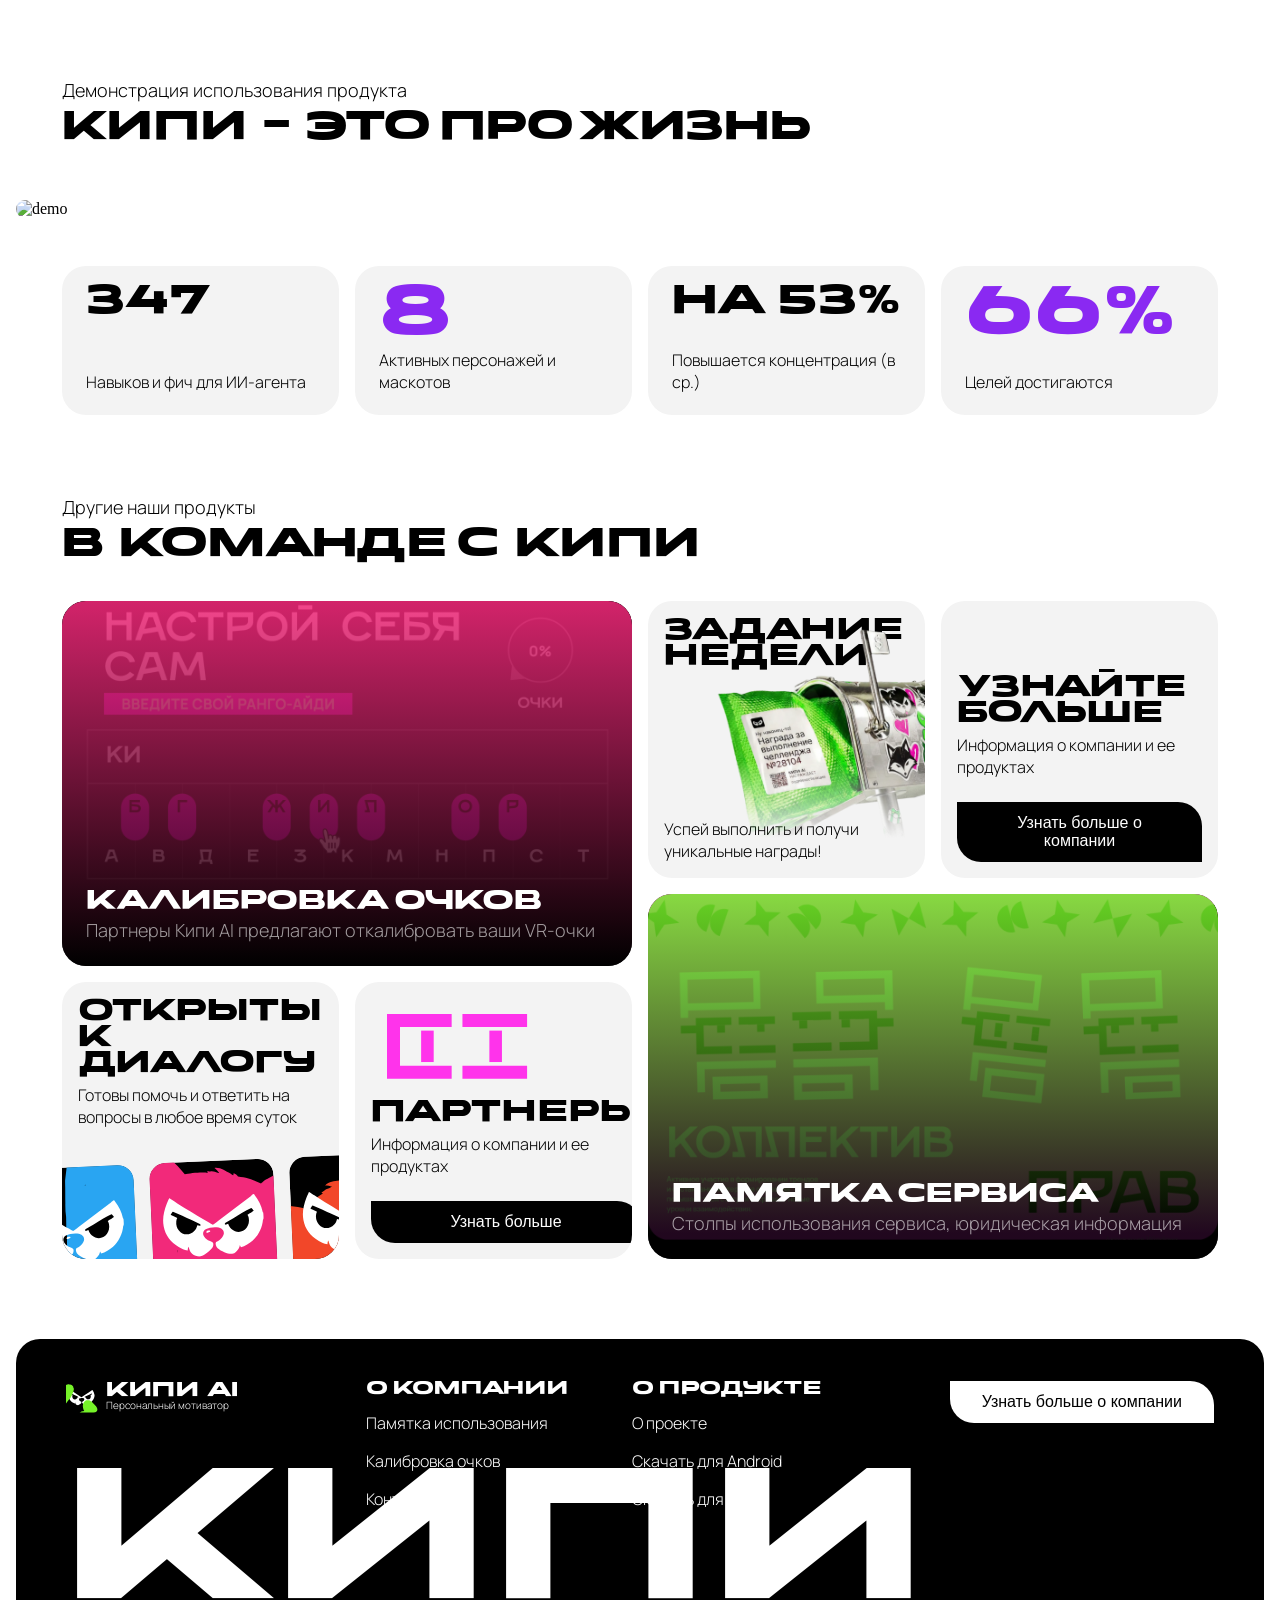
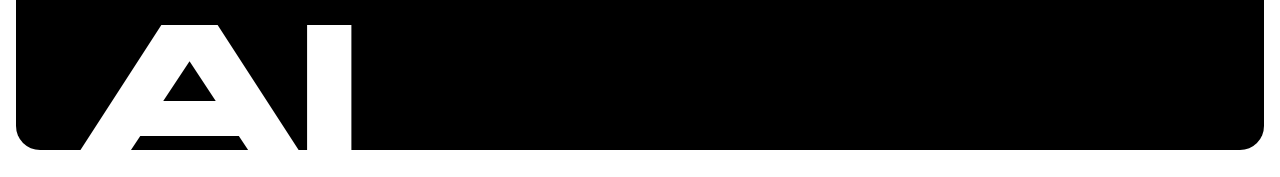
==== commit 64ce78a1: "fix: fix src of dropdown" ====
--- a/index.html
+++ b/index.html
@@ -24,7 +24,7 @@
                 <div class="nav-items">
                     <a class="nav-item" href="/about.html">
                         О компании
-                        <img alt="dropdown" src="/assets/images/dropdown-arrow.svg">
+                        <img alt="dropdown" src="assets/images/dropdown-arrow.svg">
                     </a>
                     <a class="nav-item" href="/activities.html">Активности</a>
                     <a class="nav-item" href="/partners.html">Партнерам</a>
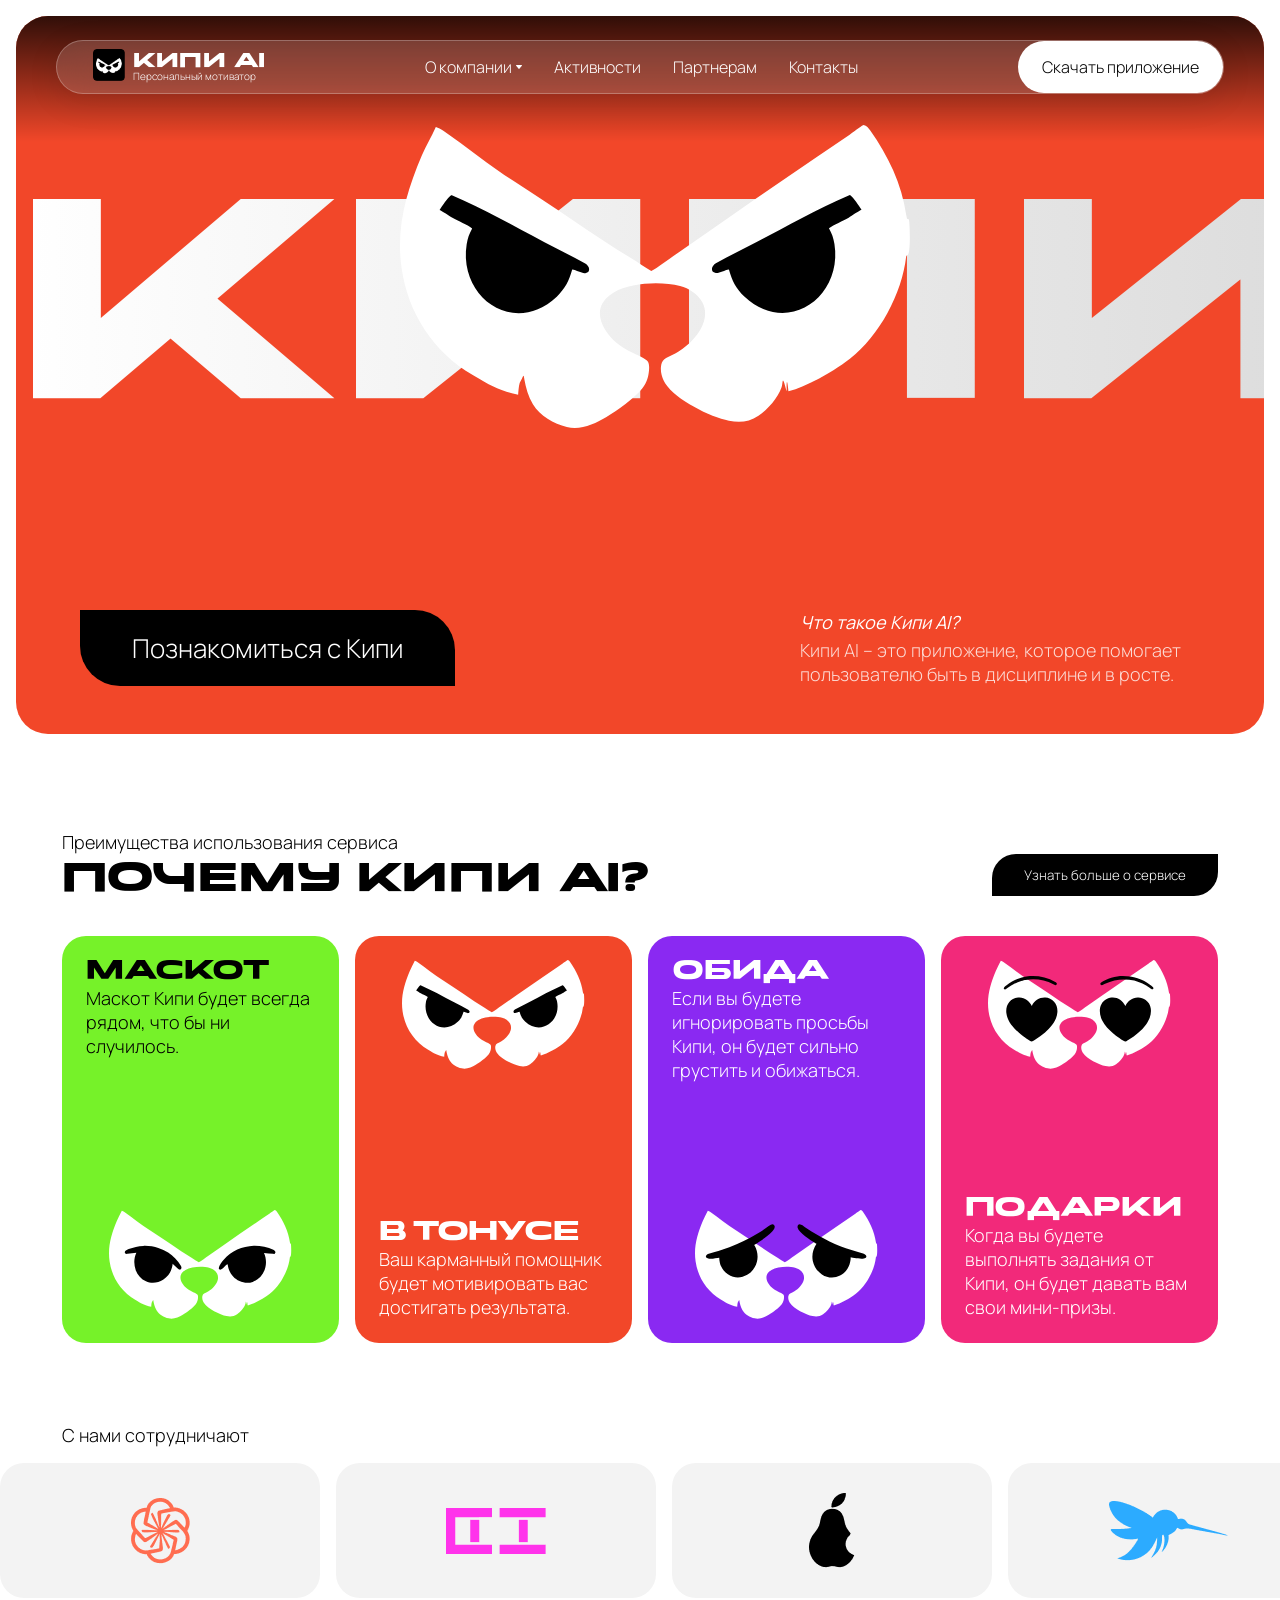
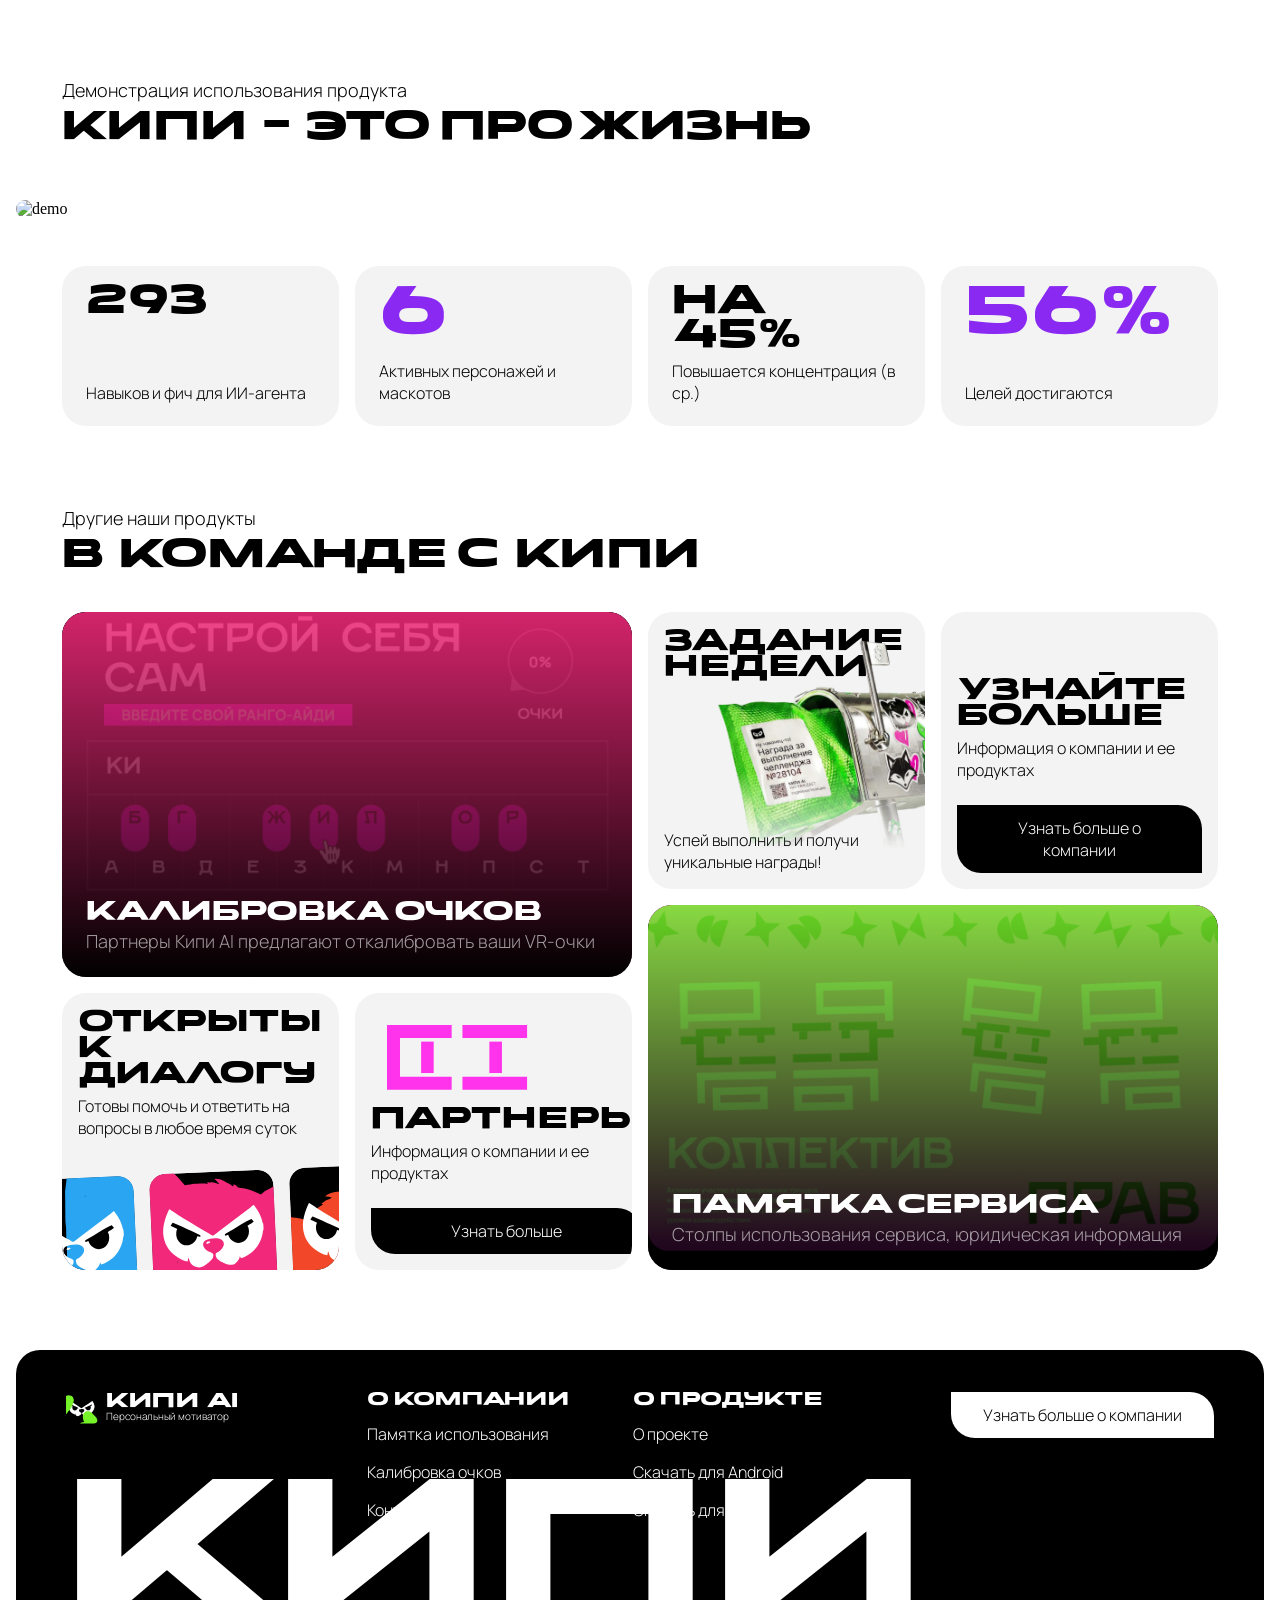
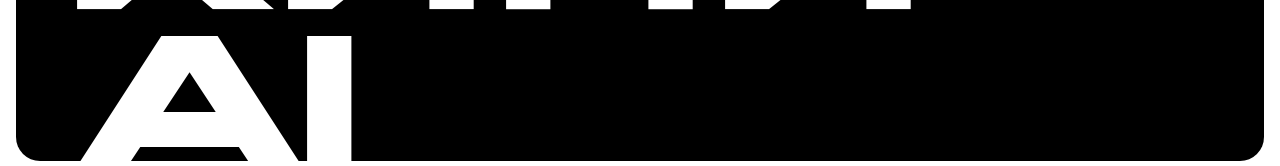
==== commit fc778915: "feat: some fixes and add modal" ====
--- a/index.html
+++ b/index.html
@@ -12,7 +12,7 @@
     <div class="nav-wrapper">
         <nav>
             <div class="nav-inner">
-                <div class="logo">
+                <a class="logo" href="index.html">
                     <div>
                         <img alt="logo" class="logo-img" src="assets/images/logo.png"/>
                     </div>
@@ -20,15 +20,15 @@
                         <p class="logo-title">КИПИ AI</p>
                         <p class="logo-description">Персональный мотиватор</p>
                     </div>
-                </div>
+                </a>
                 <div class="nav-items">
-                    <a class="nav-item" href="/about.html">
+                    <a class="nav-item" href="about.html">
                         О компании
                         <img alt="dropdown" src="assets/images/dropdown-arrow.svg">
                     </a>
-                    <a class="nav-item" href="/activities.html">Активности</a>
-                    <a class="nav-item" href="/partners.html">Партнерам</a>
-                    <a class="nav-item" href="/contacts.html">Контакты</a>
+                    <a class="nav-item" href="activities.html">Активности</a>
+                    <a class="nav-item" href="partners.html">Партнерам</a>
+                    <a class="nav-item" href="contacts.html">Контакты</a>
                 </div>
             </div>
             <button class="download-button">
@@ -123,7 +123,7 @@
     </div>
 </div>
 
-<div class="companies-card card">
+<div class="companies-card card" id="partners">
     <div class="card-header">
         <div class="card-info">
             <p class="card-description">С нами сотрудничают</p>
@@ -211,7 +211,7 @@
     </div>
     <div class="team-card-cards">
         <div class="team-card-column">
-            <div class="team-card-big-card">
+            <a class="team-card-big-card" href="404.html">
                 <div class="team-card-big-card-purple"></div>
                 <img alt="logo" class="team-card-big-card-img" src="assets/images/team/calibrate.png"/>
                 <p class="team-card-big-card-title">
@@ -220,7 +220,7 @@
                 <p class="team-card-big-card-description">
                     Партнеры Кипи AI предлагают откалибровать ваши VR-очки
                 </p>
-            </div>
+            </a>
             <div class="team-card-small-cards">
                 <div class="team-card-small-card">
                     <div class="team-card-small-card-content">
@@ -244,15 +244,15 @@
                         <p class="team-card-small-card-description">
                             Информация о компании и ее продуктах
                         </p>
-                        <button class="card-button team-card-small-card-button reversed-button">
+                        <a class="card-button team-card-small-card-button reversed-button" href="index.html#partners">
                             Узнать больше
-                        </button>
+                        </a>
                     </div>
                 </div>
             </div>
         </div>
         <div class="team-card-column">
-            <div class="team-card-big-card">
+            <a class="team-card-big-card" href="404.html">
                 <div class="team-card-big-card-green"></div>
                 <img alt="logo" class="team-card-big-card-img" src="assets/images/team/info.png"/>
                 <p class="team-card-big-card-title">
@@ -261,7 +261,7 @@
                 <p class="team-card-big-card-description">
                     Столпы использования сервиса, юридическая информация
                 </p>
-            </div>
+            </a>
             <div class="team-card-small-cards">
                 <div class="team-card-small-card team-card-small-card-weekly">
                     <img alt="support-card" src="assets/images/team/weekly-task.png" class="team-card-small-card-weekly-image"/>
@@ -282,9 +282,9 @@
                         <p class="team-card-small-card-description">
                             Информация о компании и ее продуктах
                         </p>
-                        <button class="card-button team-card-small-card-button reversed-button">
+                        <a class="card-button team-card-small-card-button reversed-button" href="about.html">
                             Узнать больше о компании
-                        </button>
+                        </a>
                     </div>
                 </div>
             </div>
@@ -319,16 +319,15 @@
                 </div>
             </div>
         </div>
-        <button class="footer-button card-button inverted-button reversed-button">
+        <a class="footer-button card-button inverted-button reversed-button" href="about.html">
             Узнать больше о компании
-        </button>
+        </a>
     </div>
     <p class="footer-bottom-title">
         КИПИ AI
     </p>
 </footer>
 
-
 <script src="js/index.js"></script>
 </body>
 </html>
--- a/styles/style.css
+++ b/styles/style.css
@@ -33,6 +33,10 @@
     align-items: stretch;
 }
 
+body.modal-open {
+    overflow: hidden;
+}
+
 .wrapper {
     margin: 16px;
 }
@@ -78,7 +82,7 @@
     flex-direction: row;
     align-items: center;
     justify-content: start;
-    padding: 8px 0 8px 76px;
+    padding: 8px 0 8px 36px;
     flex: 1;
 }
 
@@ -128,6 +132,7 @@
     gap: 8px;
 
     height: min-content;
+    color: #fff;
 }
 
 .logo-img {
@@ -146,7 +151,6 @@
 
 .banner-content {
     display: flex;
-    width: 100%;
 }
 
 /* KIPI */
@@ -208,6 +212,9 @@
 
     color: #fff;
     background: #000;
+
+    text-align: center;
+    font-family: "Manrope", sans-serif;
 
     border-radius: 24px 0;
 
@@ -286,4 +293,324 @@
     font-size: 111px;
     position: absolute;
     bottom: -27px;
+}
+
+
+.team-card-cards {
+    margin: 0 var(--big-side-margin);
+    display: grid;
+    grid-template-columns: repeat(2, 1fr);
+    gap: 16px;
+}
+
+.team-card-column {
+    display: flex;
+    flex-direction: column;
+    &:nth-child(even) {
+        flex-direction: column-reverse;
+    }
+    gap: 16px;
+    align-items: flex-start;
+    justify-content: flex-start;
+}
+
+.team-card-big-card {
+    position: relative;
+    width: 100%;
+    aspect-ratio: 1.5625;
+    padding: 24px;
+
+    display: flex;
+    flex-direction: column;
+    align-items: flex-start;
+    justify-content: flex-end;
+    gap: 6px;
+
+    background: rgba(0, 0, 0, 1);
+    border-radius: var(--small-radius);
+    overflow: hidden;
+}
+
+.team-card-big-card:hover .team-card-big-card-img {
+    transform: scale(1.05);
+}
+
+.team-card-big-card-purple {
+    position: absolute;
+    inset: 0;
+    background: linear-gradient(180deg, rgba(242, 41, 122, 0.87) 0%, rgba(0, 0, 0, 0.87) 100%);
+    z-index: 2;
+}
+
+.team-card-big-card-green {
+    position: absolute;
+    inset: 0;
+    background: linear-gradient(180deg, rgba(118, 242, 41, 0.87) 0%, rgba(0, 0, 0, 0.87) 93.26%);
+    z-index: 2;
+}
+
+.team-card-big-card-img {
+    position: absolute;
+    top: 0;
+    left: 0;
+    width: 100%;
+    z-index: 1;
+
+    transition: transform 0.2s ease-in-out;
+}
+
+.team-card-big-card-purple .team-card-big-card-img {
+    top: 21px;
+}
+
+.team-card-big-card-title {
+    font-family: "Onder", sans-serif;
+    font-size: 16px;
+    color: #fff;
+    z-index: 3;
+}
+
+.team-card-big-card-description {
+    font-family: "Manrope", sans-serif;
+    font-weight: 400;
+    font-size: 18px;
+    opacity: 0.6;
+    color: #fff;
+    z-index: 3;
+}
+
+.team-card-small-cards {
+    display: grid;
+    grid-template-columns: repeat(2, 1fr);
+    gap: 16px;
+    width: 100%;
+}
+
+.team-card-small-card {
+    display: flex;
+    flex-direction: column;
+    justify-content: flex-start;
+    align-items: flex-start;
+    gap: 8px;
+    border-radius: 24px;
+    background: rgba(243, 243, 243, 1);
+    overflow: hidden;
+    aspect-ratio: 1;
+}
+
+.team-card-small-card-content {
+    display: flex;
+    flex-direction: column;
+    justify-content: flex-start;
+    align-items: flex-start;
+    gap: 8px;
+    padding: 16px;
+    height: 100%;
+}
+
+.team-card-big-card-title {
+    font-family: "Onder", sans-serif;
+    font-size: 16px;
+    color: #fff;
+    z-index: 3;
+}
+
+.team-card-big-card-description {
+    font-family: "Manrope", sans-serif;
+    font-weight: 400;
+    font-size: 18px;
+    opacity: 0.6;
+    color: #fff;
+    z-index: 3;
+}
+
+.team-card-small-card .team-card-small-card-title {
+    font-family: "Onder", sans-serif;
+    font-size: 18px;
+}
+
+.team-card-small-card .team-card-small-card-description {
+    font-family: "Manrope", sans-serif;
+    font-weight: 400;
+    font-size: 16px;
+}
+
+.team-card-small-card .team-card-small-card-button {
+    width: 100%;
+    font-size: 16px;
+
+    margin-top: 16px;
+
+    border-top-radius: 0 24px;
+}
+
+.team-card-small-card-support-image {
+    margin-bottom: 16px;
+}
+
+.team-card-small-card-partners-image-wrapper {
+    width: 100%;
+    padding-top: 16px;
+    padding-left: 16px;
+    flex: 1;
+}
+
+.team-card-small-card-weekly {
+    position: relative;
+}
+
+.team-card-small-card-weekly .team-card-small-card-content {
+    justify-content: space-between;
+}
+
+.team-card-small-card-weekly .team-card-small-card-weekly-image {
+    position: absolute;
+    right: 0;
+    bottom: 0;
+    height: 92%;
+    z-index: 2;
+}
+
+.team-card-small-card-more .team-card-small-card-content {
+    justify-content: flex-end;
+}
+
+
+.modal-wrapper.modal-open {
+    position: fixed;
+    height: 100dvh;
+    width: 100dvw;
+    overflow: hidden;
+
+    display: flex;
+    align-items: center;
+    justify-content: center;
+
+    background: rgba(0, 0, 0, 0.5);
+}
+
+.modal {
+    font-family: "Geist", sans-serif;
+    position: relative;
+    background: rgba(19, 27, 31, 0.4);
+    backdrop-filter: blur(30px);
+    border-radius: var(--small-radius);
+    padding: 24px;
+    display: flex;
+    flex-direction: column;
+    align-items: center;
+    justify-content: center;
+
+    border: 1px solid rgba(247, 247, 247, 0.2);
+
+    max-width: 376px;
+
+    color: #fff;
+}
+
+.modal-form {
+    display: flex;
+    flex-direction: column;
+    align-items: stretch;
+    justify-content: center;
+    gap: 16px;
+}
+
+.modal-title {
+    font-size: 24px;
+}
+
+.modal-field-wrapper {
+    display: flex;
+    flex-direction: column;
+    align-items: flex-start;
+    justify-content: flex-start;
+    gap: 4px;
+}
+
+.modal-field-title {
+    font-size: 12px;
+}
+
+.modal-field-input {
+    display: block;
+    border-radius: 16px;
+    border-width: 1px;
+    gap: 6px;
+    padding: 12px 16px;
+    width: 100%;
+
+    font-size: 16px;
+    color: #000;
+}
+
+.modal-field-input::placeholder {
+    color: rgba(187, 187, 187, 1);
+}
+
+.modal-field-input:user-invalid {
+    border: 1.5px solid rgba(213, 59, 47, 1);
+}
+
+.modal-field-invalid {
+    display: none;
+}
+
+
+.modal-field-input:user-invalid ~ .modal-field-invalid {
+    display: block;
+
+    font-size: 12px;
+    color: rgba(213, 59, 47, 1);
+}
+
+.modal-button {
+    border-radius: 16px;
+    gap: 16px;
+    padding: 12px 48px;
+
+    font-size: 18px;
+
+    background: rgba(242, 71, 41, 1);
+
+    width: 100%;
+    color: #fff;
+}
+
+.modal-close {
+    position: absolute;
+    right: 20px;
+    top: 20px;
+    height: 12px;
+    width: 12px;
+
+    cursor: pointer;
+}
+
+
+.modal-checkbox-wrapper {
+    display: flex;
+    align-items: center;
+    justify-content: flex-start;
+    gap: 8px;
+}
+.modal-checkbox-title {
+    font-size: 12px;
+}
+
+.modal-checkbox {
+    height: 16px;
+    width: 16px;
+
+    accent-color: rgba(242, 71, 41, 1);
+}
+
+.modal-checkbox:user-invalid ~ .modal-checkbox-title {
+    color: rgba(242, 71, 41, 1);
+}
+
+.modal-info {
+    font-size: 12px;
+    align-self: center;
+    text-align: center;
 }
--- a/styles/fonts.css
+++ b/styles/fonts.css
@@ -14,4 +14,9 @@
     font-family: 'Manrope';
     src: url('../assets/fonts/Manrope/static/Manrope-Light.ttf');
     font-weight: 400;
+}
+
+@font-face {
+    font-family: 'Geist';
+    src: url('../assets/fonts/Geist/static/Geist-Regular.ttf');
 }
--- a/styles/index.css
+++ b/styles/index.css
@@ -15,6 +15,7 @@
     color: transparent;
 
     display: inline-block;
+    margin: 0 auto;
 }
 
 .banner {
@@ -54,6 +55,7 @@
     font-size: 18px;
 
     max-width: 400px; /* TODO: change */
+    opacity: 80%;
 }
 
 .banner .kipi {
@@ -87,6 +89,8 @@
     border-radius: var(--small-radius);
     padding: 24px;
 
+    transition: all 0.2s ease;
+
     &:nth-child(even) {
         flex-direction: column-reverse;
     }
@@ -109,6 +113,10 @@
     &.lovely {
         background: var(--lovely);
         color: #fff;
+    }
+
+    &:hover {
+        transform: scale(1.01);
     }
 }
 
@@ -135,6 +143,32 @@
     width: 80% !important;
     height: auto;
     margin: 0 auto;
+
+    transition: all 1s ease;
+}
+
+.benefit-card:hover .benefit-kipi {
+    --shake-deg: -1deg;
+
+    animation: kipi-shake 1s linear infinite;
+}
+
+@keyframes kipi-shake {
+    0% {
+        rotate: 0deg;
+    }
+    25% {
+        rotate: var(--shake-deg);
+    }
+    50% {
+        rotate: 0deg;
+    }
+    75% {
+        rotate: calc(-1 * var(--shake-deg));
+    }
+    100% {
+        rotate: 0deg;
+    }
 }
 
 .companies-card {
@@ -214,7 +248,7 @@
     font-size: 24px;
     color: #fff;
 
-    animation: demo-text-marquee 10s linear infinite;
+    animation: demo-text-marquee 20s linear infinite;
 }
 
 @keyframes demo-text-marquee {
@@ -271,177 +305,4 @@
     font-family: "Manrope", sans-serif;
     font-weight: 400;
     font-size: 16px;
-}
-
-.team-card-cards {
-    margin: 0 var(--big-side-margin);
-    display: grid;
-    grid-template-columns: repeat(2, 1fr);
-    gap: 16px;
-}
-
-.team-card-column {
-    display: flex;
-    flex-direction: column;
-    &:nth-child(even) {
-        flex-direction: column-reverse;
-    }
-    gap: 16px;
-    align-items: flex-start;
-    justify-content: flex-start;
-}
-
-.team-card-big-card {
-    position: relative;
-    width: 100%;
-    aspect-ratio: 1.5625;
-    padding: 24px;
-
-    display: flex;
-    flex-direction: column;
-    align-items: flex-start;
-    justify-content: flex-end;
-    gap: 6px;
-
-    background: rgba(0, 0, 0, 1);
-    border-radius: var(--small-radius);
-    overflow: hidden;
-}
-
-.team-card-big-card-purple {
-    position: absolute;
-    inset: 0;
-    background: linear-gradient(180deg, rgba(242, 41, 122, 0.87) 0%, rgba(0, 0, 0, 0.87) 100%);
-    z-index: 2;
-}
-
-.team-card-big-card-green {
-    position: absolute;
-    inset: 0;
-    background: linear-gradient(180deg, rgba(118, 242, 41, 0.87) 0%, rgba(0, 0, 0, 0.87) 93.26%);
-    z-index: 2;
-}
-
-.team-card-big-card-img {
-    position: absolute;
-    top: 0;
-    left: 0;
-    width: 100%;
-    z-index: 1;
-}
-
-.team-card-big-card-purple .team-card-big-card-img {
-    top: 21px;
-}
-
-.team-card-big-card-title {
-    font-family: "Onder", sans-serif;
-    font-size: 16px;
-    color: #fff;
-    z-index: 3;
-}
-
-.team-card-big-card-description {
-    font-family: "Manrope", sans-serif;
-    font-weight: 400;
-    font-size: 18px;
-    opacity: 0.6;
-    color: #fff;
-    z-index: 3;
-}
-
-.team-card-small-cards {
-    display: grid;
-    grid-template-columns: repeat(2, 1fr);
-    gap: 16px;
-    width: 100%;
-}
-
-.team-card-small-card {
-    display: flex;
-    flex-direction: column;
-    justify-content: flex-start;
-    align-items: flex-start;
-    gap: 8px;
-    border-radius: 24px;
-    background: rgba(243, 243, 243, 1);
-    overflow: hidden;
-    aspect-ratio: 1;
-}
-
-.team-card-small-card-content {
-    display: flex;
-    flex-direction: column;
-    justify-content: flex-start;
-    align-items: flex-start;
-    gap: 8px;
-    padding: 16px;
-    height: 100%;
-}
-
-.team-card-big-card-title {
-    font-family: "Onder", sans-serif;
-    font-size: 16px;
-    color: #fff;
-    z-index: 3;
-}
-
-.team-card-big-card-description {
-    font-family: "Manrope", sans-serif;
-    font-weight: 400;
-    font-size: 18px;
-    opacity: 0.6;
-    color: #fff;
-    z-index: 3;
-}
-
-.team-card-small-card .team-card-small-card-title {
-    font-family: "Onder", sans-serif;
-    font-size: 18px;
-}
-
-.team-card-small-card .team-card-small-card-description {
-    font-family: "Manrope", sans-serif;
-    font-weight: 400;
-    font-size: 16px;
-}
-
-.team-card-small-card .team-card-small-card-button {
-    width: 100%;
-    font-size: 16px;
-
-    margin-top: 16px;
-
-    border-top-radius: 0 24px;
-}
-
-.team-card-small-card-support-image {
-    margin-bottom: 16px;
-}
-
-.team-card-small-card-partners-image-wrapper {
-    width: 100%;
-    padding-top: 16px;
-    padding-left: 16px;
-    flex: 1;
-}
-
-.team-card-small-card-weekly {
-    position: relative;
-}
-
-.team-card-small-card-weekly .team-card-small-card-content {
-    justify-content: space-between;
-}
-
-.team-card-small-card-weekly .team-card-small-card-weekly-image {
-    position: absolute;
-    right: 0;
-    bottom: 0;
-    height: 92%;
-    z-index: 2;
-}
-
-.team-card-small-card-more .team-card-small-card-content {
-    justify-content: flex-end;
 }
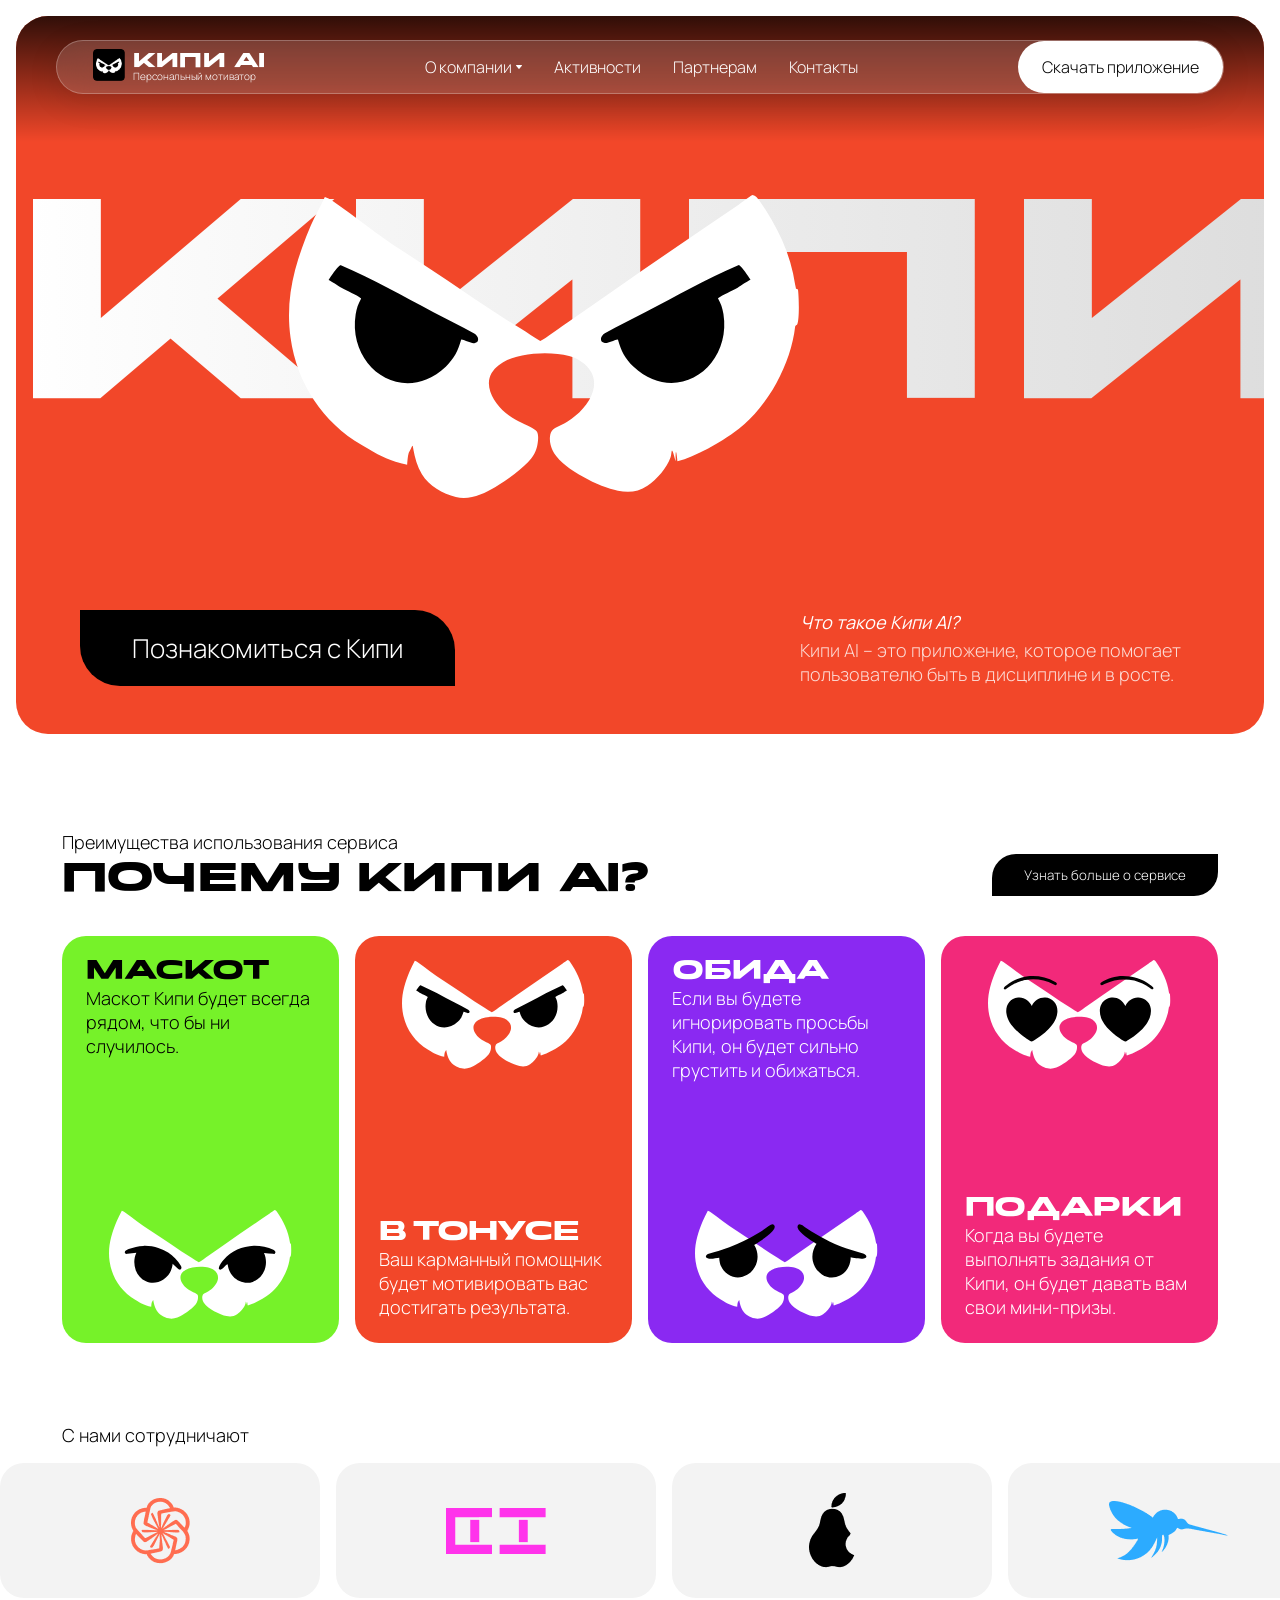
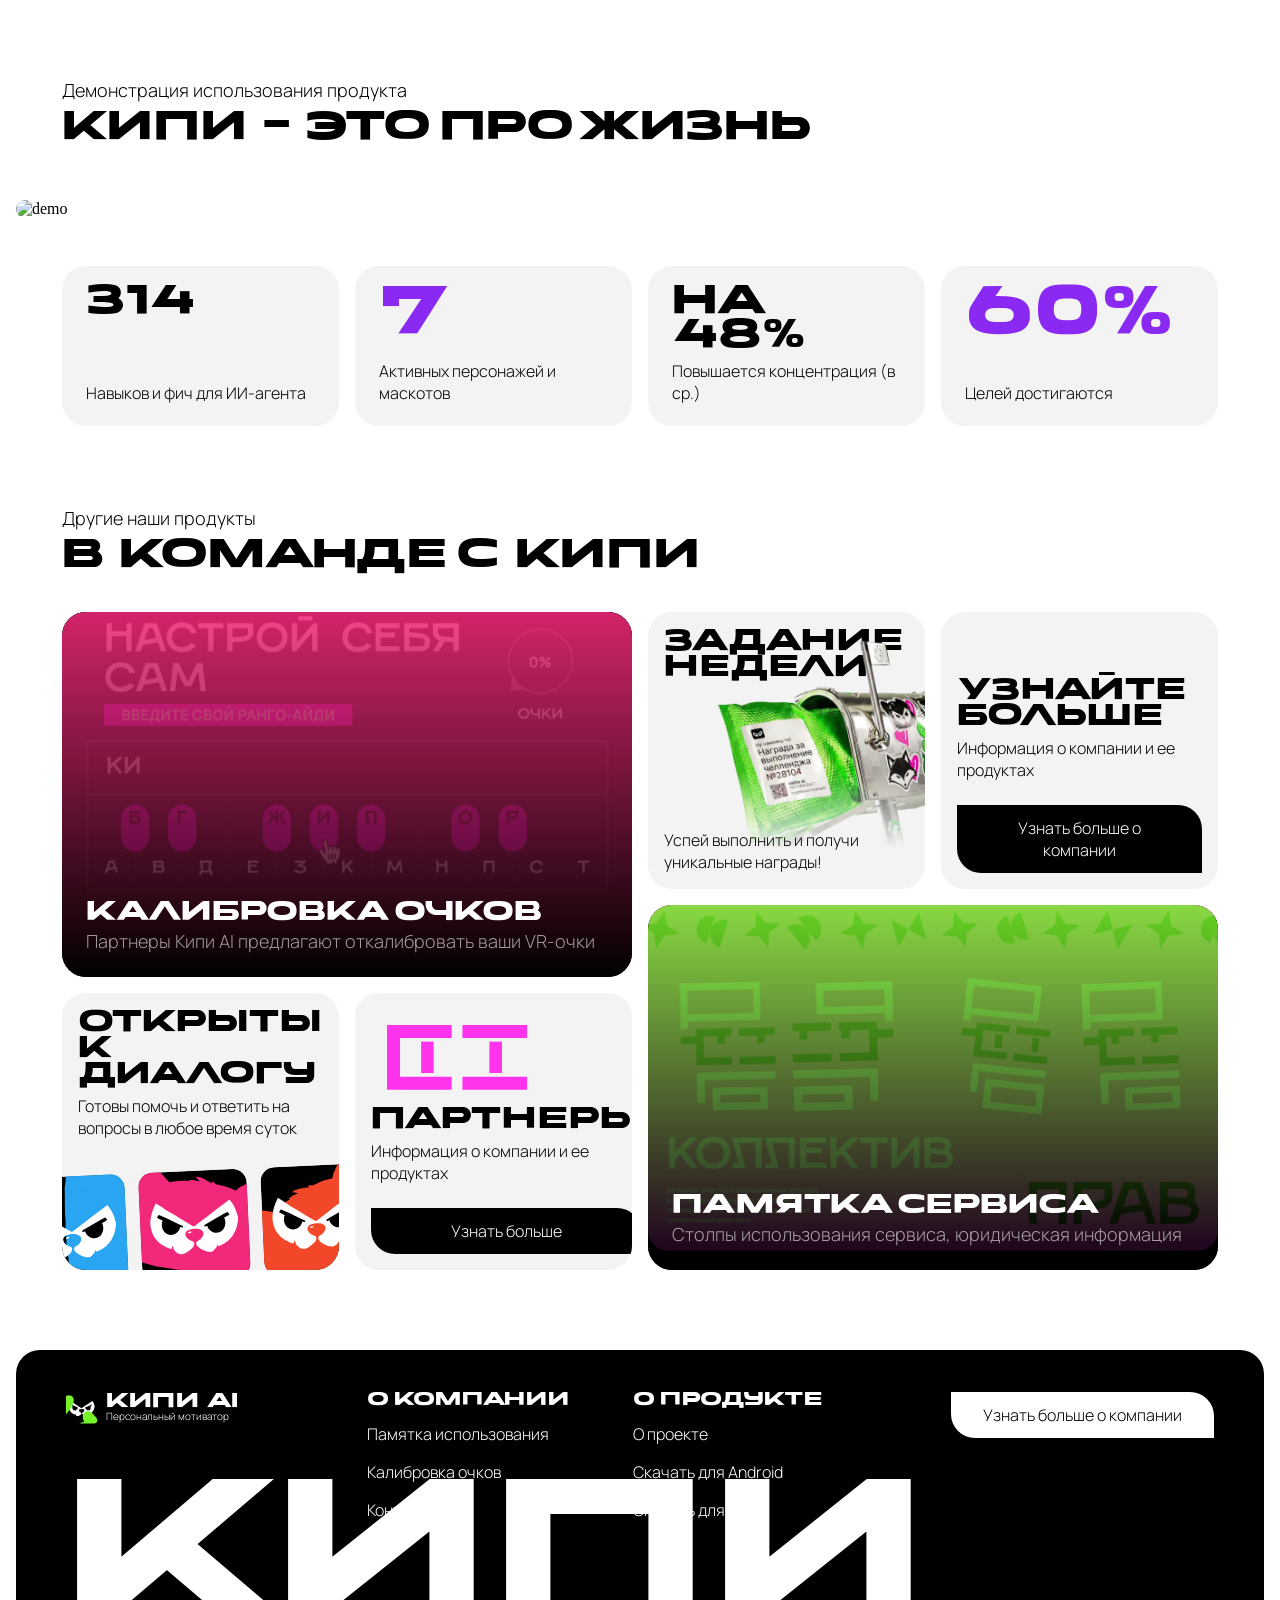
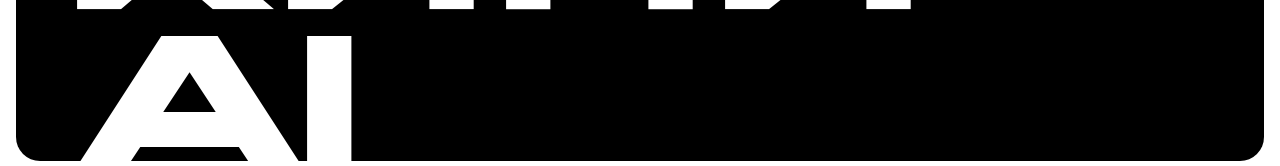
==== commit 5ba19249: "feat: adaptive done]" ====
--- a/index.html
+++ b/index.html
@@ -6,6 +6,8 @@
     <link href="styles/style.css" rel="stylesheet"/>
     <link href="styles/fonts.css" rel="stylesheet"/>
     <link href="styles/index.css" rel="stylesheet"/>
+
+    <meta name="viewport" content="width=device-width, initial-scale=1.0">
 </head>
 <body>
 <div class="wrapper banner">
@@ -21,6 +23,14 @@
                         <p class="logo-description">Персональный мотиватор</p>
                     </div>
                 </a>
+
+                <label class="nav-burger" for="navbar-burger">
+                    <input type="checkbox" name="navbar-burger" id="navbar-burger" class="nav-burger-checkbox"/>
+
+                    <img src="assets/images/burger.svg" alt="burger" class="nav-burger-image-inactive"/>
+                    <img src="assets/images/burger-close.svg" alt="burger" class="nav-burger-image-active"/>
+                </label>
+
                 <div class="nav-items">
                     <a class="nav-item" href="about.html">
                         О компании
@@ -28,7 +38,18 @@
                     </a>
                     <a class="nav-item" href="activities.html">Активности</a>
                     <a class="nav-item" href="partners.html">Партнерам</a>
-                    <a class="nav-item" href="contacts.html">Контакты</a>
+                    <a class="nav-item" href="about.html#collaborate">Контакты</a>
+                </div>
+            </div>
+            <div class="nav-items-mobile">
+                <div class="nav-mobile-wrapper">
+                    <a class="nav-item" href="about.html">
+                        О компании
+                        <img alt="dropdown" src="assets/images/dropdown-arrow.svg">
+                    </a>
+                    <a class="nav-item" href="activities.html">Активности</a>
+                    <a class="nav-item" href="partners.html">Партнерам</a>
+                    <a class="nav-item" href="about.html#collaborate">Контакты</a>
                 </div>
             </div>
             <button class="download-button">
@@ -51,7 +72,7 @@
             Познакомиться с Кипи
         </button>
         <div class="quote">
-            <i class="quote-title">Что такое Кипи AI?</i>
+            <p class="quote-title">Что такое Кипи AI?</p>
             <p class="quote-content">
                 Кипи AI – это приложение, которое помогает пользователю быть в дисциплине и в росте.
             </p>
@@ -290,6 +311,18 @@
             </div>
         </div>
     </div>
+
+    <div class="team-card-small-card team-card-small-card-weekly team-card-mobile">
+        <img alt="support-card" src="assets/images/team/weekly-task.png" class="team-card-small-card-weekly-image"/>
+        <div class="team-card-small-card-content">
+            <p class="team-card-small-card-title">
+                Задание недели
+            </p>
+            <p class="team-card-small-card-description">
+                Успей выполнить и получи уникальные награды!
+            </p>
+        </div>
+    </div>
 </div>
 
 <footer>
--- a/styles/style.css
+++ b/styles/style.css
@@ -26,6 +26,13 @@
     --lovely: rgba(242, 41, 122, 1);
 }
 
+@media screen and (max-width: 576px) {
+    :root {
+        --big-side-margin: 16px;
+        --small-side-margin: 16px;
+    }
+}
+
 body {
     display: flex;
     flex-direction: column;
@@ -95,6 +102,12 @@
 
     font-family: "Manrope", sans-serif;
     margin: 0 auto;
+}
+
+.nav-items-mobile {
+    display: none;
+    font-family: "Manrope", sans-serif;
+    overflow: hidden;
 }
 
 .nav-item {
@@ -124,6 +137,14 @@
     border-radius: 50vh;
 }
 
+.nav-burger {
+    display: none;
+}
+
+.nav-burger-checkbox {
+    display: none;
+}
+
 .logo {
     display: flex;
     flex-direction: row;
@@ -195,13 +216,17 @@
     gap: 8px;
 }
 
-.card-description {
+.card-description, .card-description-mobile {
     font-family: "Manrope", sans-serif;
     font-weight: 400;
     font-size: 18px;
 }
 
-.card-title {
+.card-title-mobile, .card-description-mobile {
+    display: none;
+}
+
+.card-title, .card-title-mobile {
     font-family: "Onder", sans-serif;
     font-size: 24px;
 }
@@ -446,6 +471,7 @@
 
 .team-card-small-card-support-image {
     margin-bottom: 16px;
+    width: 100%;
 }
 
 .team-card-small-card-partners-image-wrapper {
@@ -475,6 +501,9 @@
     justify-content: flex-end;
 }
 
+.modal-wrapper {
+    display: none;
+}
 
 .modal-wrapper.modal-open {
     position: fixed;
@@ -613,4 +642,187 @@
     font-size: 12px;
     align-self: center;
     text-align: center;
+}
+
+.team-card-mobile {
+    display: none;
+}
+
+@media screen and (max-width: 576px) {
+    .download-button {
+        display: none;
+    }
+
+    nav {
+        border-radius: 24px;
+        flex-direction: column;
+        align-items: stretch;
+    }
+
+    .nav-wrapper {
+        padding: 16px;
+    }
+
+    .nav-inner {
+        justify-content: space-between;
+        padding: 8px 36px;
+    }
+
+    .nav-items {
+        display: none;
+    }
+
+    .nav-burger {
+        position: relative;
+        display: block;
+        background: none;
+    }
+
+    .nav-burger, .nav-burger-image-inactive, .nav-burger-image-active {
+        width: 24px;
+        height: 24px;
+    }
+
+    .nav-burger-image-inactive, .nav-burger-image-active {
+        position: absolute;
+        inset: 0;
+        transition: opacity 0.2s ease;
+    }
+
+    .nav-burger-image-inactive {
+        opacity: 1; /* Show burger by default */
+    }
+
+    .nav-burger-image-active {
+        opacity: 0;  /* Hide close icon by default */
+    }
+
+    /* TOGGLED STATES */
+    .nav-burger-checkbox:checked ~ .nav-burger-image-inactive {
+        opacity: 0;
+    }
+
+    .nav-burger-checkbox:checked ~ .nav-burger-image-active {
+        opacity: 1;
+    }
+
+    .nav-items-mobile {
+        display: grid;
+        grid-template-rows: 0fr;
+        transition: grid-template-rows 0.3s ease-out;
+    }
+
+    .nav-mobile-wrapper {
+        overflow: hidden;
+        display: flex;
+        flex-direction: column;
+        gap: 16px;
+        padding-bottom: 16px;
+    }
+
+    /* FIX: Target the main parent container instead of using the sibling selector */
+    nav:has(.nav-burger-checkbox:checked) .nav-items-mobile {
+        grid-template-rows: 1fr;
+    }
+
+    .banner {
+        gap: 16px;
+    }
+
+    .card-header .card-button {
+        display: none;
+    }
+
+    .team-card-cards {
+        overflow-y: scroll;
+        scrollbar-width: none;
+        -ms-overflow-style: none;
+        margin: 0;
+        padding: 0 var(--small-side-margin);
+    }
+
+    .team-card-small-cards {
+        display: none;
+    }
+
+    .team-card-mobile {
+        display: block;
+        margin: 0 var(--small-side-margin);
+    }
+
+    .team-card-big-card {
+        height: 100%;
+        aspect-ratio: 2/3;
+
+        .team-card-big-card-img {
+            object-fit: cover;
+            width: auto;
+        }
+    }
+
+    .team-card-column {
+        &:nth-child(even) {
+            flex-direction: column;
+        }
+    }
+
+    .footer-columns {
+        flex-direction: column;
+        gap: 32px;
+    }
+
+    .footer-content-columns {
+        flex-direction: column;
+    }
+
+    footer {
+        padding: 0;
+
+        .footer-columns {
+            padding: 42px 50px;
+        }
+
+        display: flex;
+        flex-direction: column;
+        justify-content: space-between;
+        gap: 40px;
+
+        .logo-img {
+            width: 46px;
+            height: 46px;
+        }
+
+        .logo-title {
+            font-size: 20px;
+        }
+
+        .logo-description {
+            font-size: 16px;
+        }
+    }
+
+    .footer-content-column-header {
+        font-size: 14px;
+    }
+
+    .footer-content-column-menu-tile {
+        font-size: 18px;
+    }
+
+    .footer-button {
+        display: none;
+    }
+
+    .footer-bottom-title {
+        position: static;
+        margin: 0 calc(-1 * var(--small-side-margin));
+        margin-bottom: calc(-1 * var(--small-side-margin));
+        padding: 0 calc(-1 * var(--small-side-margin));
+        font-size: 36px;
+        white-space: nowrap;
+    }
+
+    .card-title {
+        font-size: 18px;
+    }
 }
--- a/styles/index.css
+++ b/styles/index.css
@@ -47,6 +47,7 @@
     font-family: "Manrope", sans-serif;
     font-weight: 500;
     font-size: 18px;
+    font-style: italic;
 }
 
 .quote-content {
@@ -305,4 +306,84 @@
     font-family: "Manrope", sans-serif;
     font-weight: 400;
     font-size: 16px;
+}
+
+@media screen and (max-width: 576px) {
+    .banner .kipi {
+        position: static;
+        width: 90%;
+        margin: 32px auto 0;
+    }
+
+    .banner-title {
+        font-size: 42px;
+    }
+
+    .banner-content-main {
+        flex-direction: column-reverse;
+        align-items: center;
+        text-align: center;
+        padding: 16px;
+        gap: 24px;
+    }
+
+    .quote {
+        align-items: center;
+        text-align: center;
+        margin-bottom: 16px;
+    }
+
+    .quote-title {
+        font-size: 18px;
+        font-style: normal;
+    }
+
+    .quote-content {
+        font-size: 14px;
+        width: 100%;
+        align-self: stretch;
+    }
+
+    .meet-button {
+        font-size: 22px;
+        width: 100%;
+        margin-bottom: 12px;
+    }
+
+    .benefit-cards {
+        overflow-y: scroll;
+        margin: 0;
+        padding: 0 var(--small-side-margin);
+        scrollbar-width: none;
+        -ms-overflow-style: none;
+    }
+
+    .benefit-card {
+        width: calc(100dvw - var(--small-side-margin) * 6);
+    }
+
+    .company-card {
+        width: calc(100dvw - var(--small-side-margin) * 6) !important;
+    }
+
+    .company-cards-track:hover {
+        animation-play-state: running;
+    }
+
+    .demo-banner-image {
+        aspect-ratio: 2/3;
+        object-fit: cover;
+    }
+
+    .demo-info-cards {
+        overflow-y: scroll;
+        scrollbar-width: none;
+        -ms-overflow-style: none;
+        margin: 0;
+        padding: 0 var(--small-side-margin);
+    }
+
+    .demo-info-card {
+        width: calc(100dvw - var(--small-side-margin) * 6);
+    }
 }
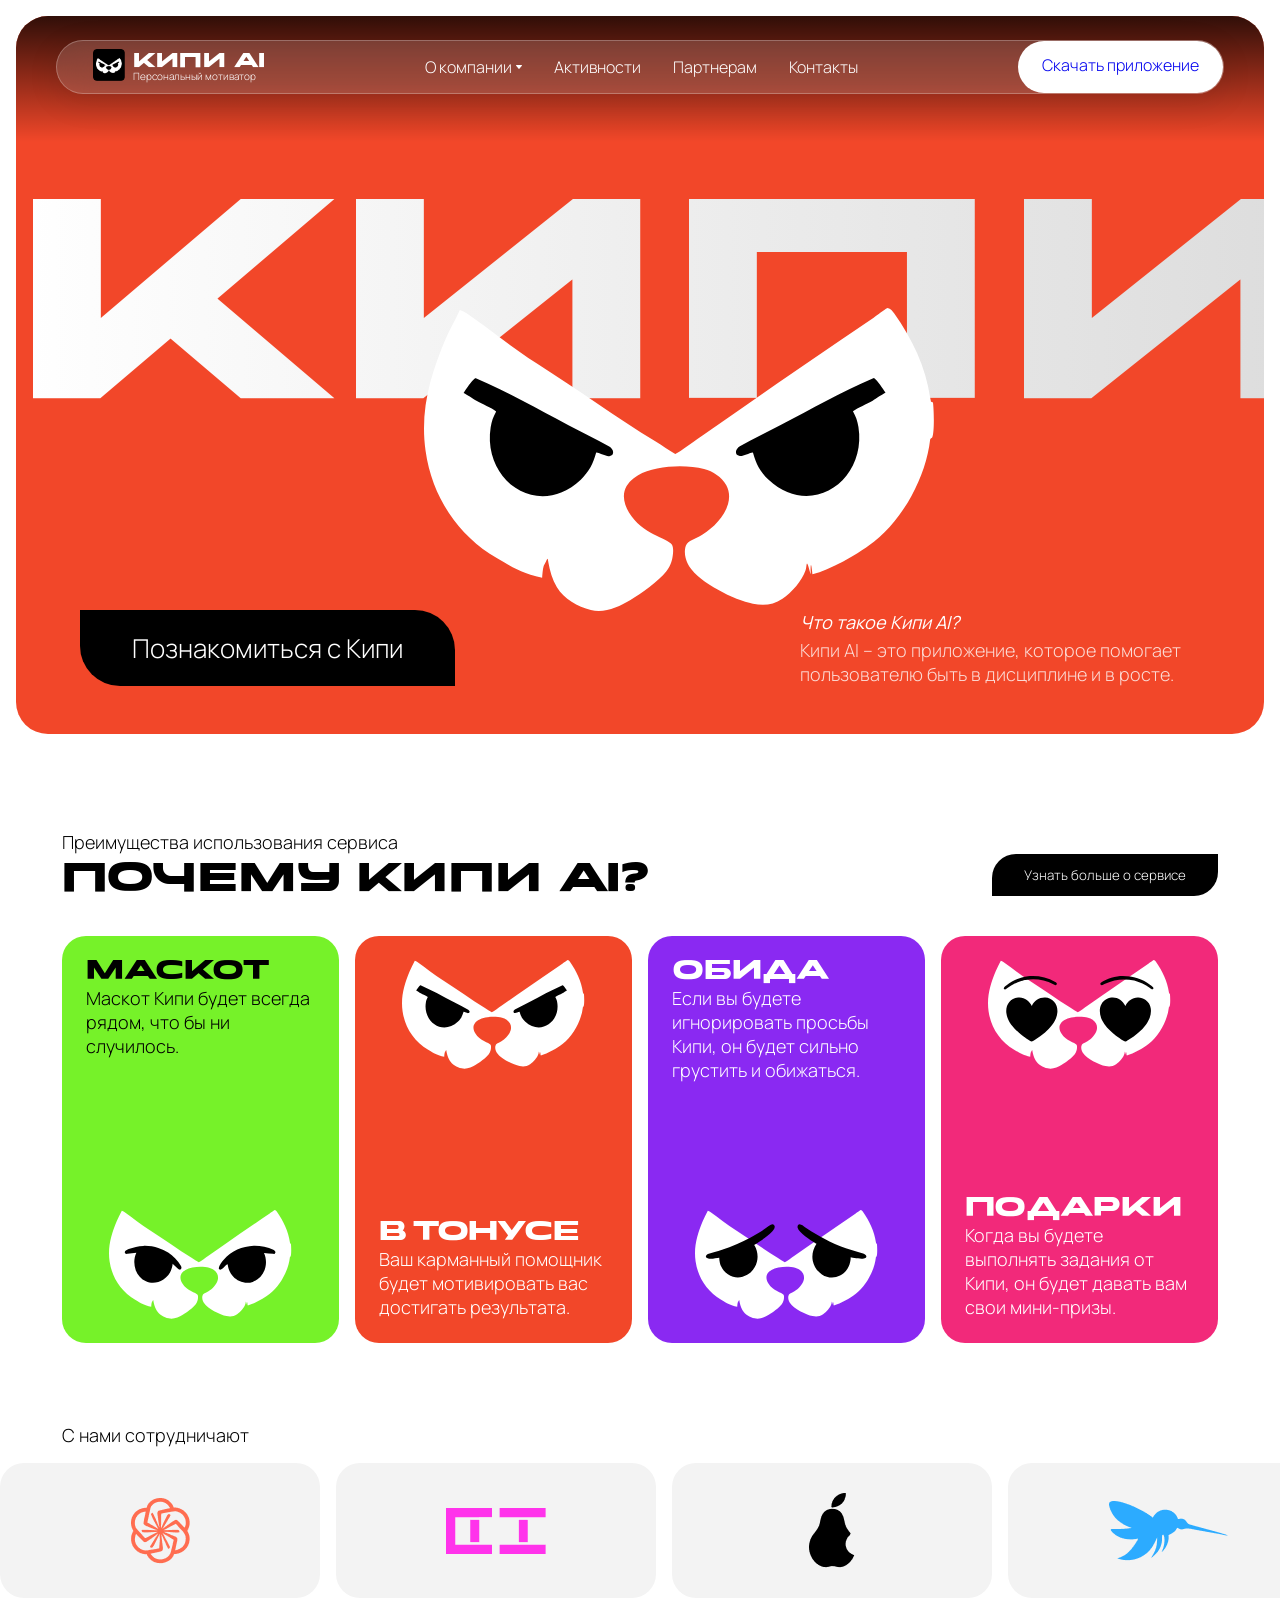
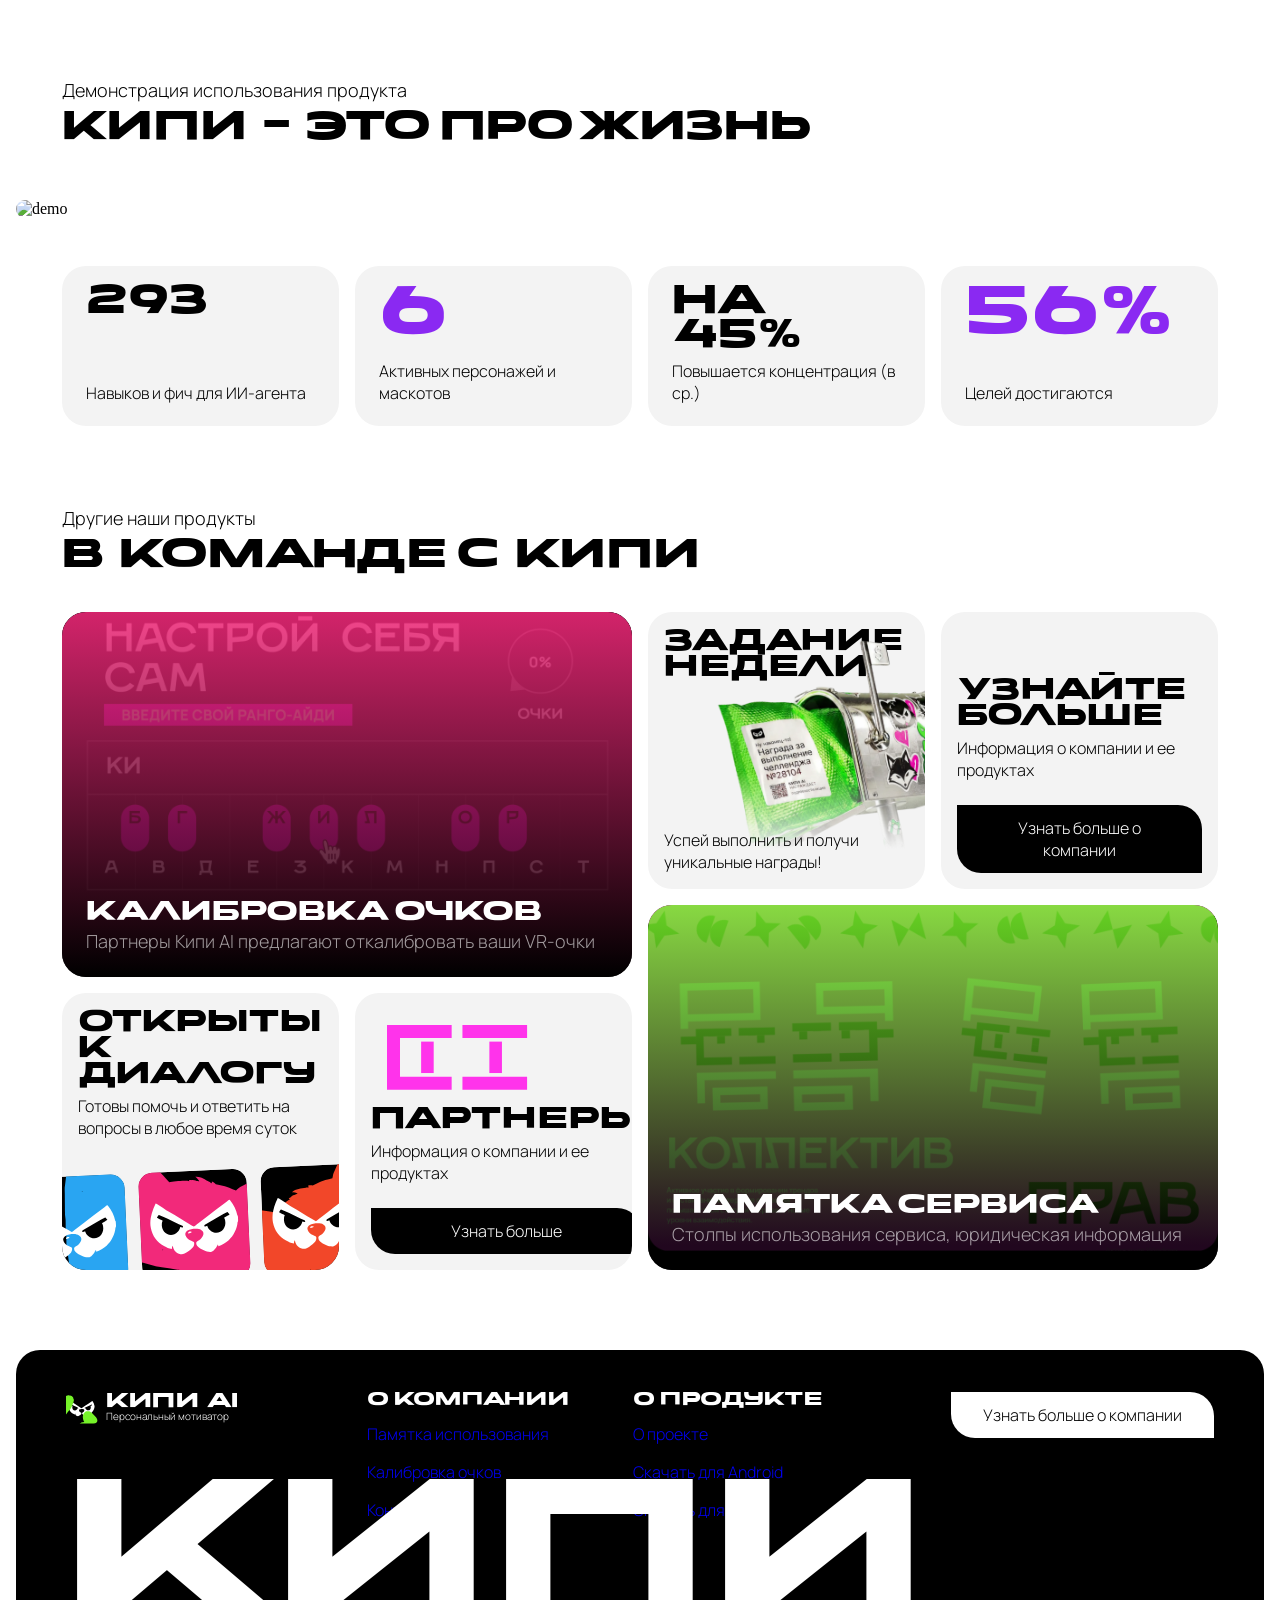
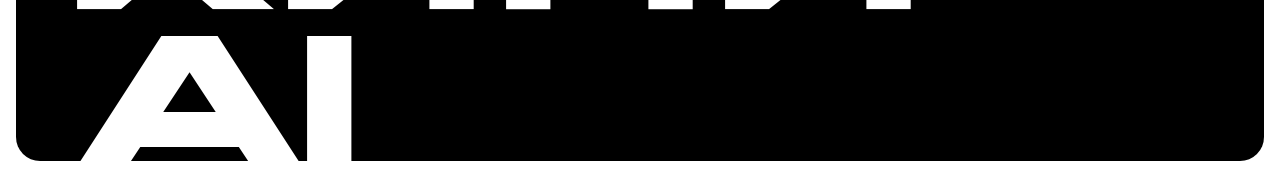
==== commit bf7108f1: "fix: fixes" ====
--- a/index.html
+++ b/index.html
@@ -52,9 +52,9 @@
                     <a class="nav-item" href="about.html#collaborate">Контакты</a>
                 </div>
             </div>
-            <button class="download-button">
+            <a class="download-button" href="https://apps.apple.com/ru/app/orwell-keeping-an-eye-on-you/id1476541931?l=en-GB">
                 Скачать приложение
-            </button>
+            </a>
         </nav>
     </div>
 
@@ -338,17 +338,17 @@
             <div class="footer-content-column">
                 <p class="footer-content-column-header">О компании</p>
                 <div class="footer-content-column-menu">
-                    <p class="footer-content-column-menu-tile">Памятка использования</p>
-                    <p class="footer-content-column-menu-tile">Калибровка очков</p>
-                    <p class="footer-content-column-menu-tile">Контакты</p>
+                    <a class="footer-content-column-menu-tile" href="https://cheburcheck.ru">Памятка использования</a>
+                    <a class="footer-content-column-menu-tile" href="https://ntc.party">Калибровка очков</a>
+                    <a class="footer-content-column-menu-tile" href="about.html#collaborate">Контакты</a>
                 </div>
             </div>
             <div class="footer-content-column">
                 <p class="footer-content-column-header">О продукте</p>
                 <div class="footer-content-column-menu">
-                    <p class="footer-content-column-menu-tile">О проекте</p>
-                    <p class="footer-content-column-menu-tile">Скачать для Android</p>
-                    <p class="footer-content-column-menu-tile">Скачать для iOS</p>
+                    <a class="footer-content-column-menu-tile" href="index.html">О проекте</a>
+                    <a class="footer-content-column-menu-tile" href="https://play.google.com/store/apps/details?id=com.llc3909.papersplease&hl=en&pli=1">Скачать для Android</a>
+                    <a class="footer-content-column-menu-tile" href="https://apps.apple.com/ru/app/orwell-keeping-an-eye-on-you/id1476541931?l=en-GB">Скачать для iOS</a>
                 </div>
             </div>
         </div>
--- a/styles/style.css
+++ b/styles/style.css
@@ -746,8 +746,13 @@
     }
 
     .team-card-mobile {
-        display: block;
+        display: flex;
+        justify-content: flex-end;
         margin: 0 var(--small-side-margin);
+    }
+
+    .team-card-small-card-more.team-card-mobile {
+        justify-content: flex-end;
     }
 
     .team-card-big-card {
@@ -779,7 +784,7 @@
         padding: 0;
 
         .footer-columns {
-            padding: 42px 50px;
+            padding: 42px 36px;
         }
 
         display: flex;
--- a/styles/index.css
+++ b/styles/index.css
@@ -353,7 +353,7 @@
     .benefit-cards {
         overflow-y: scroll;
         margin: 0;
-        padding: 0 var(--small-side-margin);
+        padding: 10px var(--small-side-margin);
         scrollbar-width: none;
         -ms-overflow-style: none;
     }
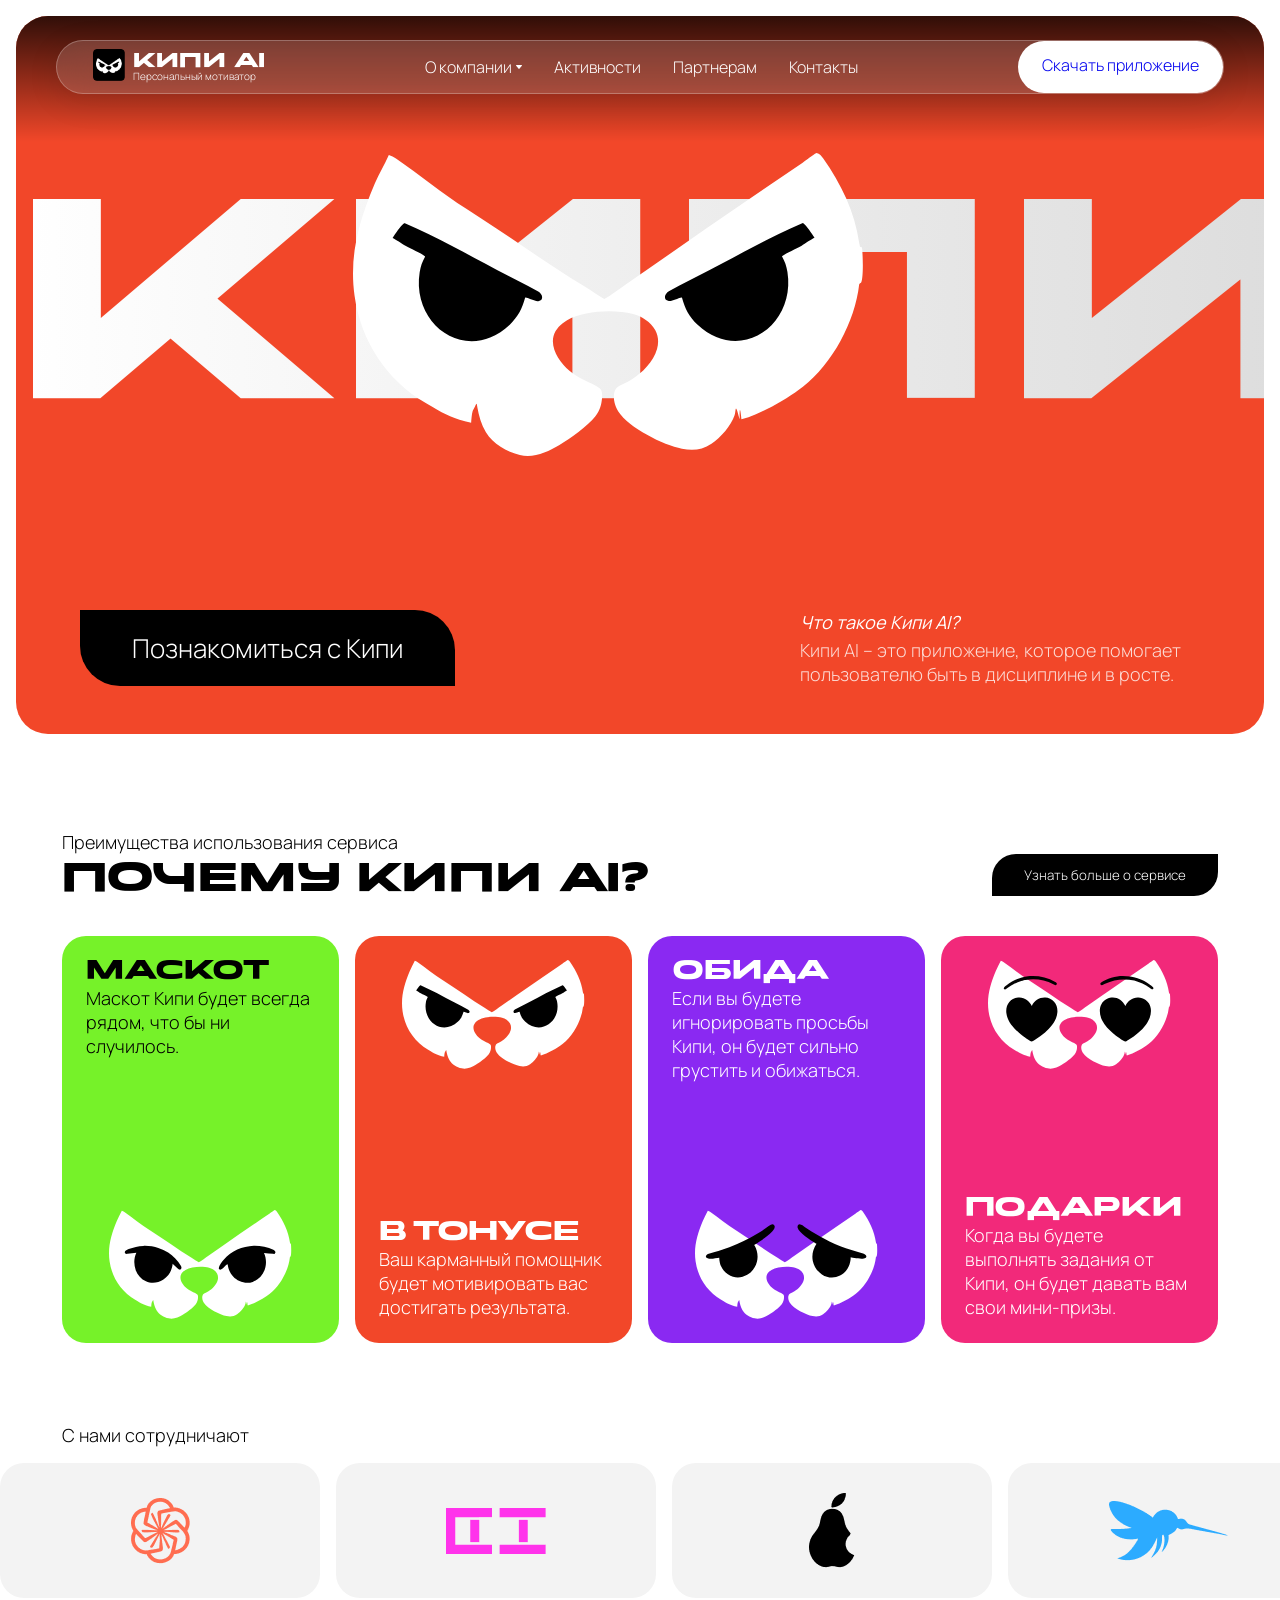
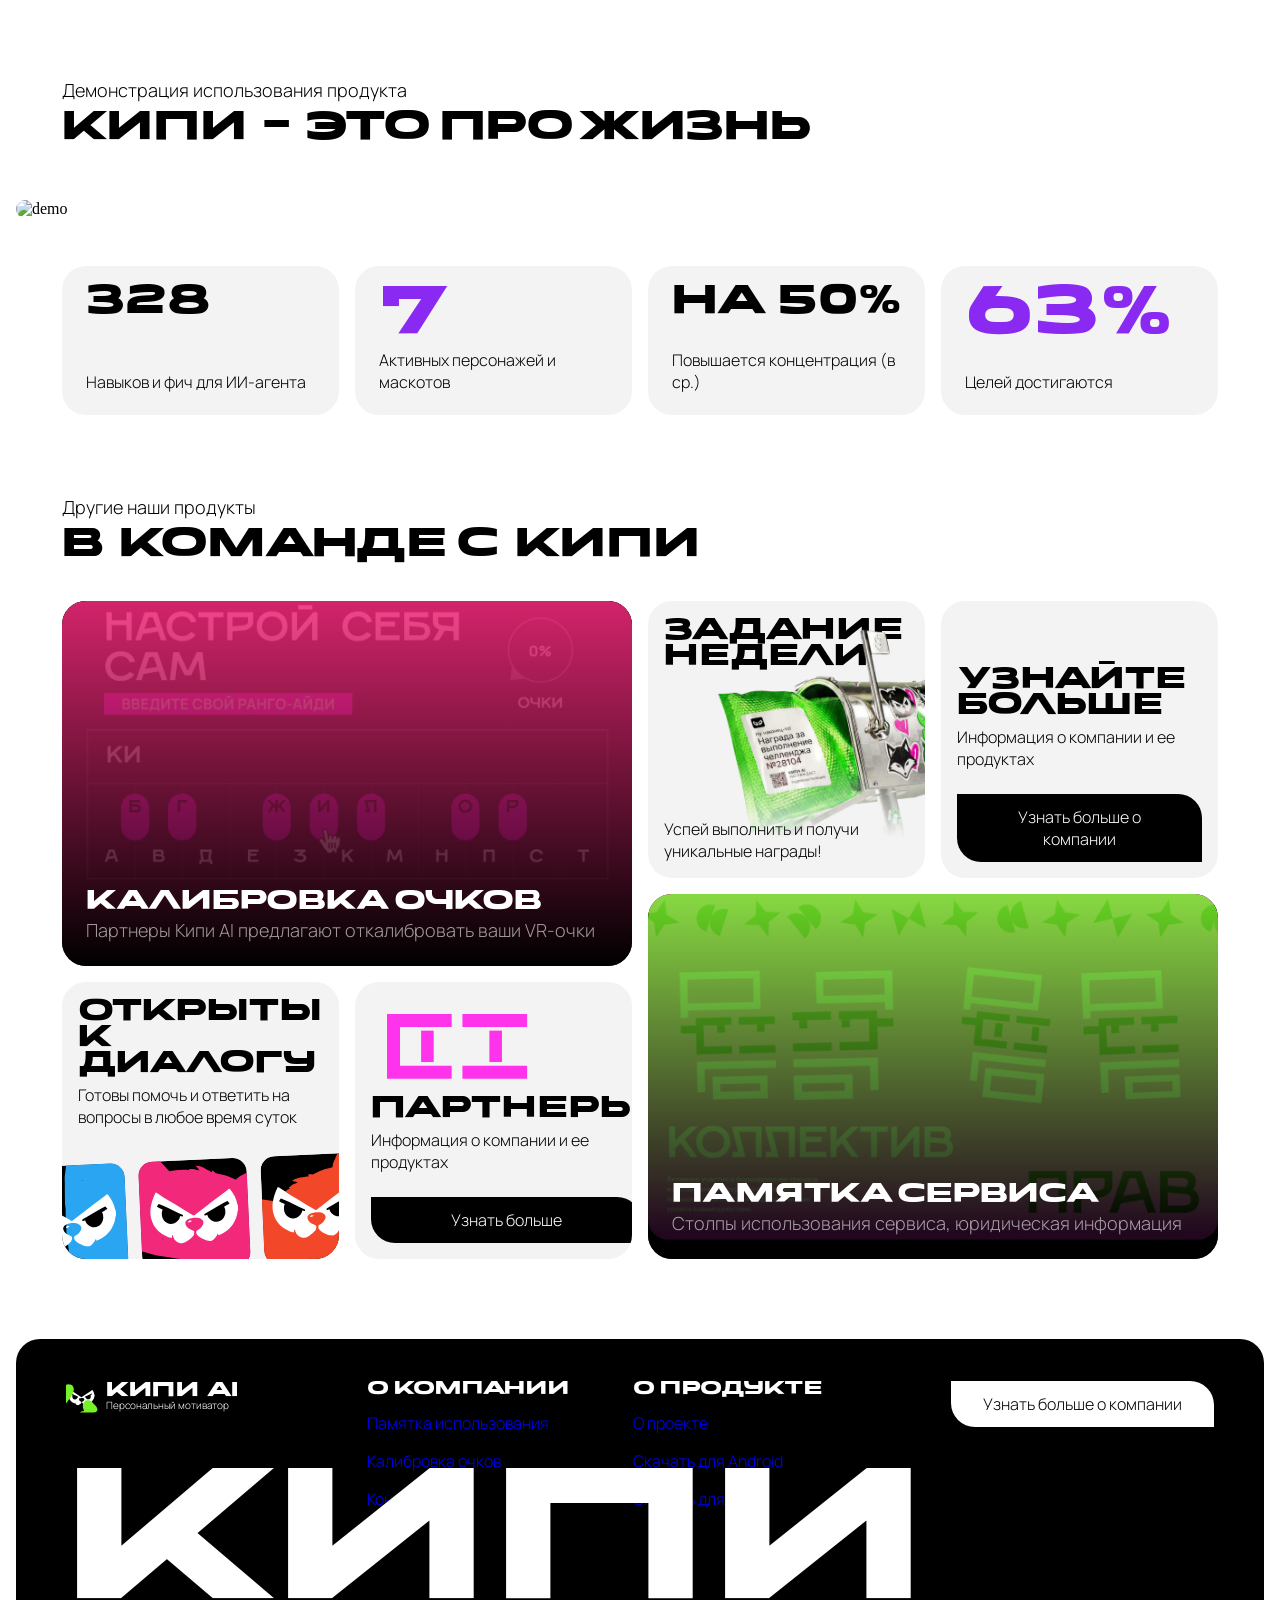
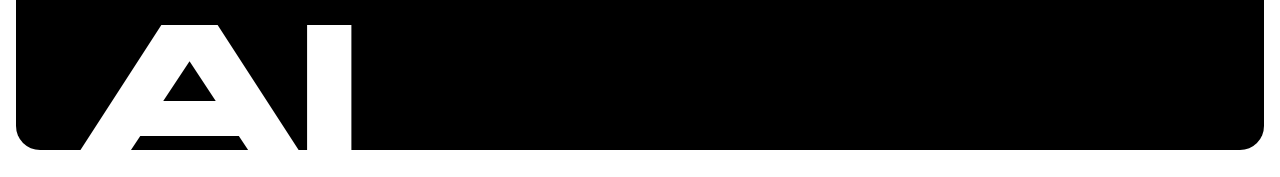
==== commit 8777bbc1: "fix: add mobile navbar in activities.html and add partners links" ====
--- a/index.html
+++ b/index.html
@@ -37,7 +37,7 @@
                         <img alt="dropdown" src="assets/images/dropdown-arrow.svg">
                     </a>
                     <a class="nav-item" href="activities.html">Активности</a>
-                    <a class="nav-item" href="partners.html">Партнерам</a>
+                    <a class="nav-item" href="about.html#collaborate">Партнерам</a>
                     <a class="nav-item" href="about.html#collaborate">Контакты</a>
                 </div>
             </div>
@@ -48,7 +48,7 @@
                         <img alt="dropdown" src="assets/images/dropdown-arrow.svg">
                     </a>
                     <a class="nav-item" href="activities.html">Активности</a>
-                    <a class="nav-item" href="partners.html">Партнерам</a>
+                    <a class="nav-item" href="about.html#collaborate">Партнерам</a>
                     <a class="nav-item" href="about.html#collaborate">Контакты</a>
                 </div>
             </div>
--- a/styles/style.css
+++ b/styles/style.css
@@ -251,6 +251,14 @@
     &.reversed-button {
         border-radius: 0 24px;
     }
+
+    &:hover {
+        color: var(--calm);
+    }
+}
+
+nav a:hover {
+    color: var(--calm);
 }
 
 footer {
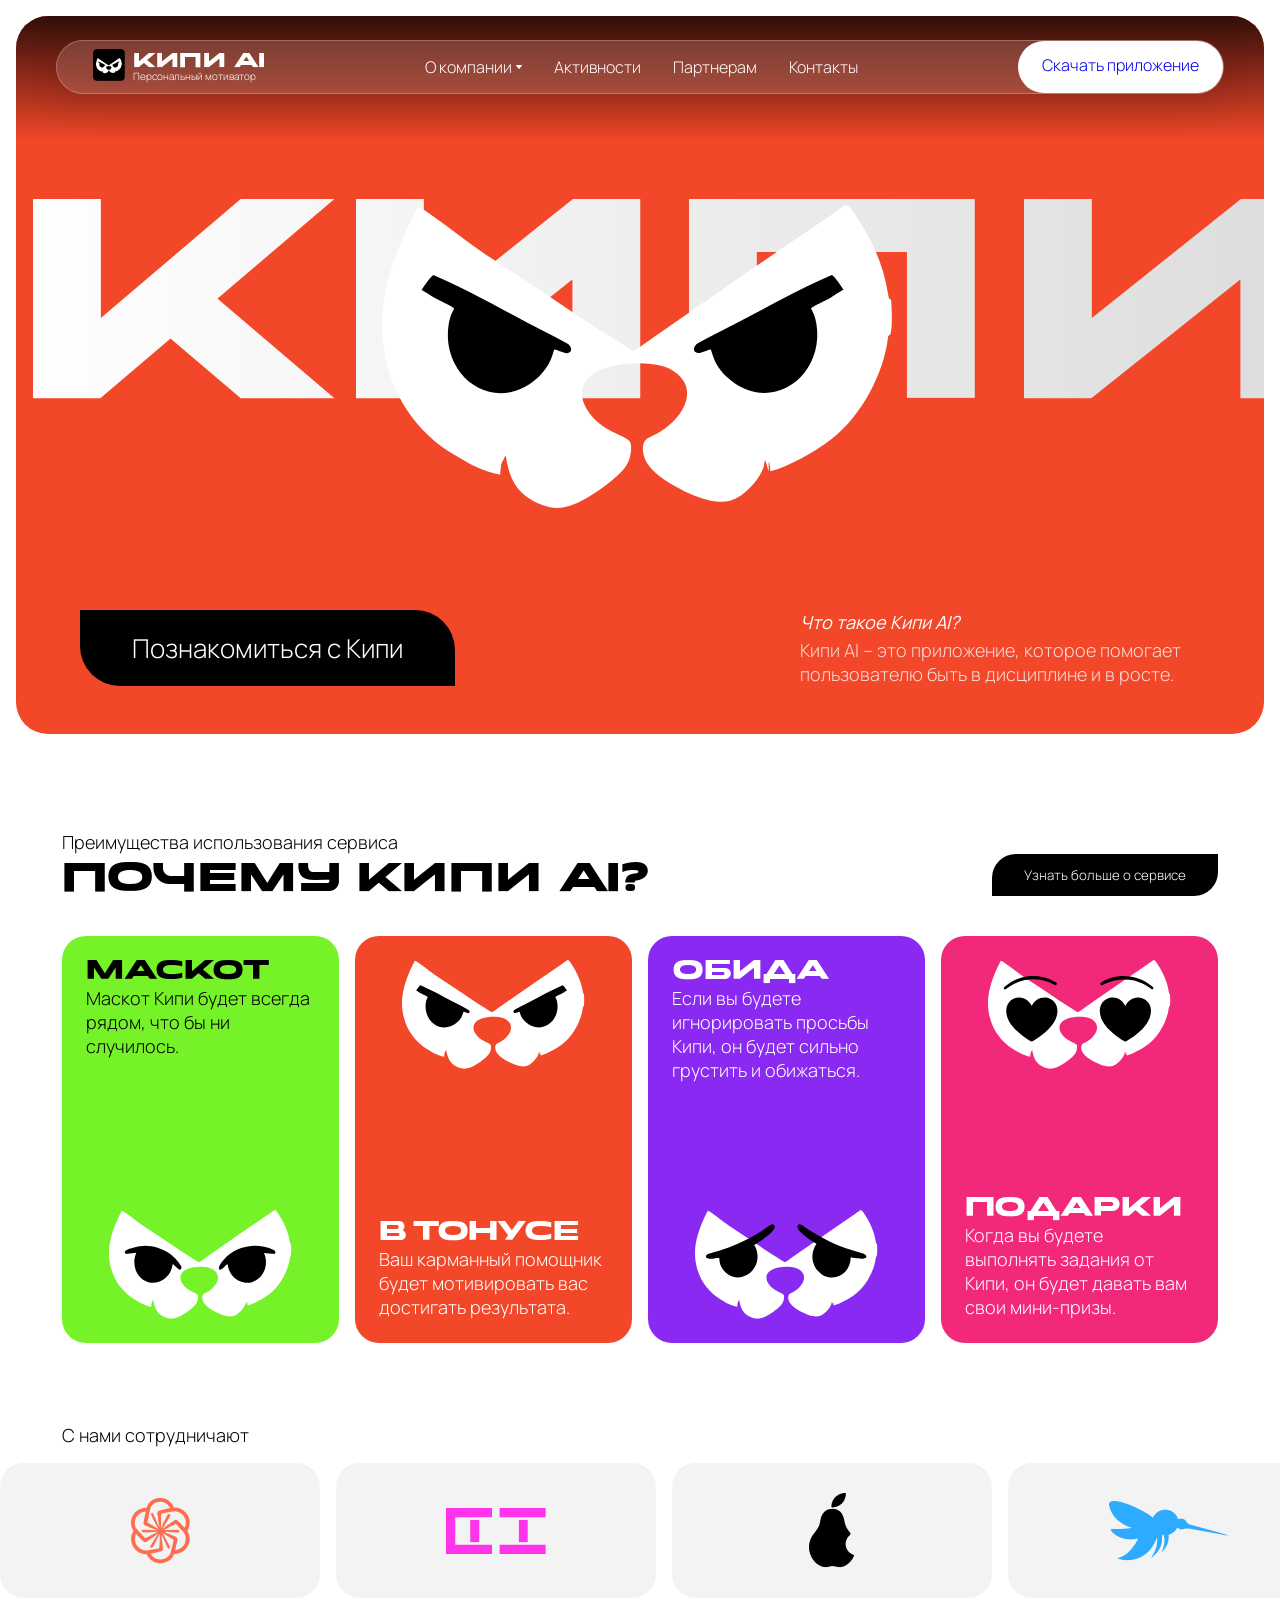
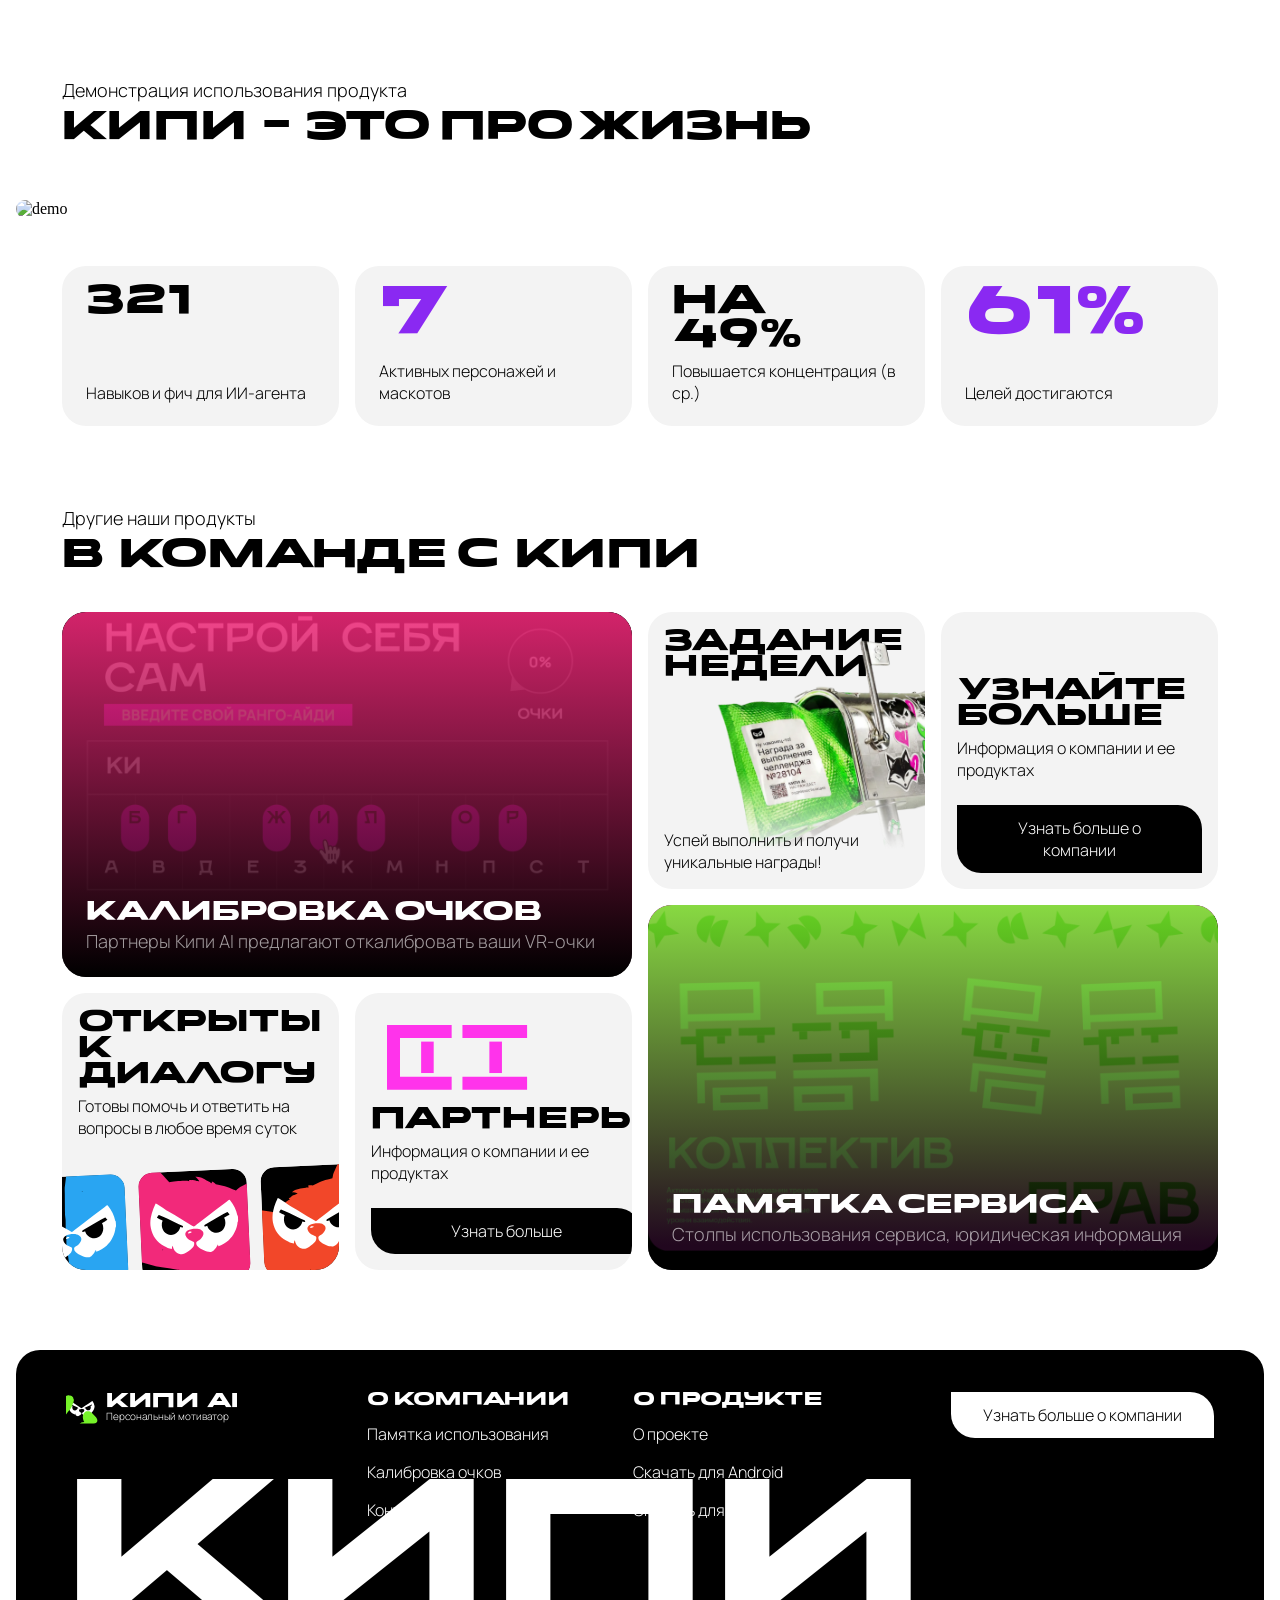
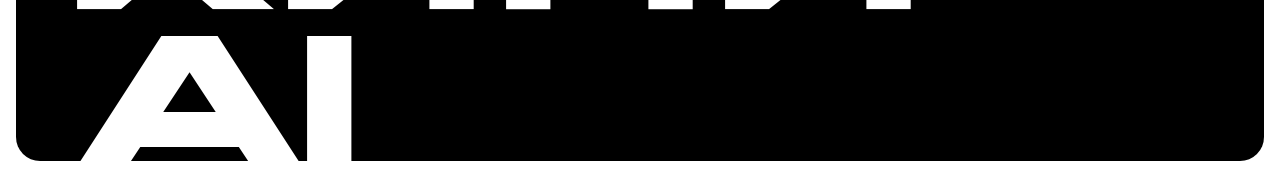
==== commit 35047ac2: "feat: remove caching" ====
--- a/index.html
+++ b/index.html
@@ -8,6 +8,10 @@
     <link href="styles/index.css" rel="stylesheet"/>
 
     <meta name="viewport" content="width=device-width, initial-scale=1.0">
+
+    <meta http-equiv="Cache-Control" content="no-cache, no-store, must-revalidate">
+    <meta http-equiv="Pragma" content="no-cache">
+    <meta http-equiv="Expires" content="0">
 </head>
 <body>
 <div class="wrapper banner">
--- a/styles/style.css
+++ b/styles/style.css
@@ -306,6 +306,7 @@
     font-weight: 400;
     font-size: 16px;
     cursor: pointer;
+    color: #fff;
 }
 
 .footer-content-column-menu {
--- a/styles/index.css
+++ b/styles/index.css
@@ -117,7 +117,7 @@
     }
 
     &:hover {
-        transform: scale(1.01);
+        transform: scale(1.05);
     }
 }
 
